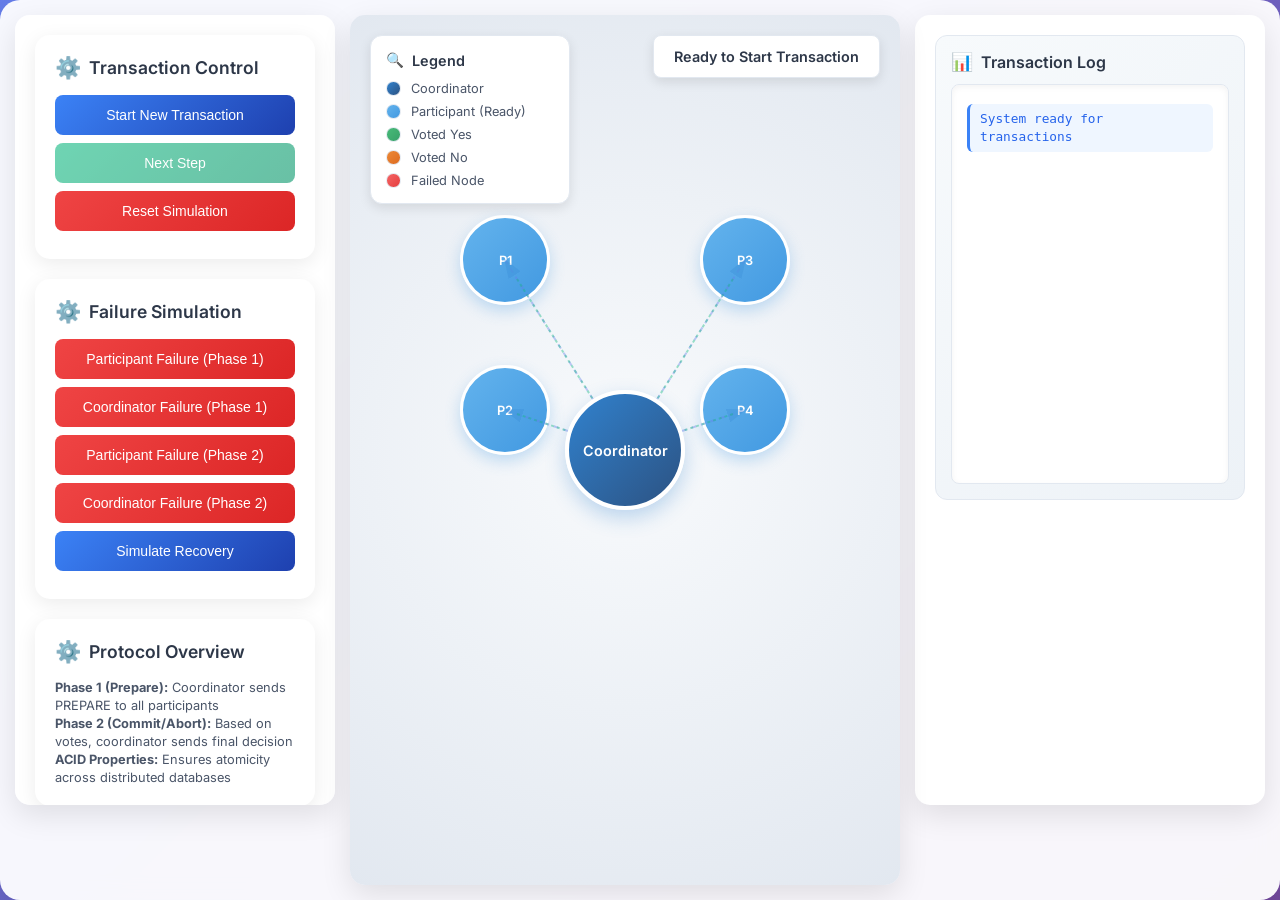
==== experiment/simulation/index.html @ b031f1a2 "New Simulation" ====
<!DOCTYPE html>
<html lang="en">
<head>
    <meta charset="UTF-8">
    <meta name="viewport" content="width=device-width, initial-scale=1.0">
    <title>Two-Phase Commit Protocol Simulation</title>
    <link href="https://fonts.googleapis.com/css2?family=Inter:wght@400;500;600;700&display=swap" rel="stylesheet">
    <style>
        * {
            margin: 0;
            padding: 0;
            box-sizing: border-box;
        }

        body {
            font-family: 'Inter', -apple-system, BlinkMacSystemFont, 'Segoe UI', Roboto, sans-serif;
            background: linear-gradient(135deg, #667eea 0%, #764ba2 100%);
            min-height: 100vh;
            color: #1a202c;
            overflow: hidden;
        }

        .app-container {
            display: grid;
            grid-template-columns: 320px 1fr 350px;
            grid-template-rows: 1fr;
            height: 100vh;
            max-width: 1800px;
            margin: 0 auto;
            gap: 15px;
            padding: 15px;
            background: rgba(255, 255, 255, 0.95);
            backdrop-filter: blur(10px);
            border-radius: 20px;
            box-shadow: 0 25px 50px rgba(0,0,0,0.15);
            overflow: hidden;
        }

        .header {
            grid-column: 1 / -1;
            display: flex;
            align-items: center;
            justify-content: space-between;
            padding: 0 20px;
            background: linear-gradient(135deg, #4299e1 0%, #3182ce 100%);
            color: white;
            border-radius: 15px;
            box-shadow: 0 8px 25px rgba(66, 153, 225, 0.3);
        }

        .header h1 {
            font-size: 2em;
            font-weight: 700;
            display: flex;
            align-items: center;
            gap: 10px;
        }

        .header .status-indicator {
            width: 12px;
            height: 12px;
            border-radius: 50%;
            background: #48bb78;
            animation: pulse 2s infinite;
        }

        @keyframes pulse {
            0%, 100% { opacity: 1; transform: scale(1); }
            50% { opacity: 0.7; transform: scale(1.1); }
        }

        .controls-panel {
            background: white;
            border-radius: 15px;
            padding: 20px;
            box-shadow: 0 10px 30px rgba(0,0,0,0.1);
            overflow-y: auto;
            height: calc(100vh - 110px);
            display: flex;
            flex-direction: column;
            gap: 20px;
        }

        .controls-panel::-webkit-scrollbar {
            width: 6px;
        }

        .controls-panel::-webkit-scrollbar-track {
            background: #f1f5f9;
            border-radius: 3px;
        }

        .controls-panel::-webkit-scrollbar-thumb {
            background: #4299e1;
            border-radius: 3px;
        }

        .experiment-area {
            position: relative;
            overflow: hidden;
            border-radius: 15px;
            background: radial-gradient(circle at 50% 50%, #f8fafc 0%, #e2e8f0 100%);
            box-shadow: 0 10px 30px rgba(0,0,0,0.1);
            display: flex;
            flex-direction: column;
        }

        .observations-panel {
            background: white;
            border-radius: 15px;
            padding: 20px;
            box-shadow: 0 10px 30px rgba(0,0,0,0.1);
            overflow-y: auto;
            height: calc(100vh - 110px);
            display: flex;
            flex-direction: column;
            gap: 15px;
        }

        .observations-panel::-webkit-scrollbar {
            width: 6px;
        }

        .observations-panel::-webkit-scrollbar-track {
            background: #f1f5f9;
            border-radius: 3px;
        }

        .observations-panel::-webkit-scrollbar-thumb {
            background: #4299e1;
            border-radius: 3px;
        }

        .control-section {
            background: white;
            border-radius: 15px;
            padding: 20px;
            box-shadow: 0 5px 20px rgba(0,0,0,0.08);
        }

        .control-section h3 {
            color: #2d3748;
            margin-bottom: 15px;
            font-size: 1.1em;
            font-weight: 600;
            display: flex;
            align-items: center;
            gap: 8px;
        }

        .control-section h3::before {
            content: '⚙️';
            font-size: 1.2em;
        }

        .input-group {
            margin-bottom: 20px;
            padding: 15px;
            background: linear-gradient(135deg, #f7fafc 0%, #edf2f7 100%);
            border-radius: 10px;
            border: 1px solid #e2e8f0;
        }

        .input-group label {
            display: block;
            margin-bottom: 8px;
            font-size: 0.875rem;
            font-weight: 500;
            color: #374151;
        }

        .btn {
            width: 100%;
            padding: 12px 16px;
            border: none;
            border-radius: 8px;
            font-size: 0.875rem;
            font-weight: 500;
            cursor: pointer;
            transition: all 0.2s ease;
            display: flex;
            align-items: center;
            justify-content: center;
            gap: 8px;
            margin-bottom: 8px;
        }

        .btn:hover {
            transform: translateY(-2px);
            box-shadow: 0 4px 12px rgba(0, 0, 0, 0.15);
        }

        .btn:active {
            transform: translateY(0);
        }

        .btn:disabled {
            opacity: 0.6;
            cursor: not-allowed;
            transform: none;
            box-shadow: none;
        }

        .btn-primary {
            background: linear-gradient(135deg, #3b82f6, #1e40af);
            color: white;
        }

        .btn-secondary {
            background: linear-gradient(135deg, #10b981, #059669);
            color: white;
        }

        .btn-danger {
            background: linear-gradient(135deg, #ef4444, #dc2626);
            color: white;
        }

        .btn-warning {
            background: linear-gradient(135deg, #f59e0b, #d97706);
            color: white;
        }

        .simulation-area {
            flex: 1;
            display: flex;
            flex-direction: column;
            padding: 20px;
            overflow: hidden;
            position: relative;
            min-height: 500px;
        }

        .connection-lines {
            pointer-events: none;
        }

        .connection-lines {
            pointer-events: none;
        }

        .connection-line {
            transition: all 0.3s cubic-bezier(0.4, 0, 0.2, 1);
            stroke-dasharray: 5,5;
            stroke-dashoffset: 0;
        }

        .connection-line.active {
            opacity: 1 !important;
            stroke-width: 3;
            filter: url(#glow);
            animation: dash 2s linear infinite;
        }

        .connection-line.return-line {
            stroke-dasharray: 3,3;
        }

        .connection-line.failed {
            stroke: #ef4444;
            opacity: 0.6;
            stroke-dasharray: 2,8;
            animation: connectionFailed 1.5s ease-in-out;
        }

        .connection-line.broken {
            stroke: #ef4444;
            opacity: 0.8;
            stroke-dasharray: 5,5;
            animation: brokenConnection 2s linear infinite;
        }

        .connection-line.timeout {
            stroke: #f59e0b;
            opacity: 0.7;
            stroke-dasharray: 10,5;
            animation: timeoutPulse 1s ease-in-out infinite;
        }

        @keyframes connectionFailed {
            0% { opacity: 1; stroke-width: 3; }
            50% { opacity: 0.2; stroke-width: 1; }
            100% { opacity: 0.6; stroke-width: 2; }
        }

        @keyframes brokenConnection {
            0% { stroke-dashoffset: 0; opacity: 0.8; }
            50% { opacity: 0.3; }
            100% { stroke-dashoffset: -30; opacity: 0.8; }
        }

        @keyframes timeoutPulse {
            0%, 100% { opacity: 0.4; }
            50% { opacity: 0.9; }
        }

        @keyframes dash {
            to {
                stroke-dashoffset: -20;
            }
        }

        .connection-line.active {
            opacity: 1 !important;
            stroke-width: 3;
            filter: url(#glow);
            animation: dash 2s linear infinite;
        }

        .connection-line.return-line {
            stroke-dasharray: 3,3;
        }

        .connection-line.failed {
            stroke: #ef4444;
            opacity: 0.6;
            stroke-dasharray: 2,8;
            animation: connectionFailed 1.5s ease-in-out;
        }

        .connection-line.broken {
            stroke: #ef4444;
            opacity: 0.8;
            stroke-dasharray: 5,5;
            animation: brokenConnection 2s linear infinite;
        }

        .connection-line.timeout {
            stroke: #f59e0b;
            opacity: 0.7;
            stroke-dasharray: 10,5;
            animation: timeoutPulse 1s ease-in-out infinite;
        }

        @keyframes connectionFailed {
            0% { opacity: 1; stroke-width: 3; }
            50% { opacity: 0.2; stroke-width: 1; }
            100% { opacity: 0.6; stroke-width: 2; }
        }

        @keyframes brokenConnection {
            0% { stroke-dashoffset: 0; opacity: 0.8; }
            50% { opacity: 0.3; }
            100% { stroke-dashoffset: -30; opacity: 0.8; }
        }

        @keyframes timeoutPulse {
            0%, 100% { opacity: 0.4; }
            50% { opacity: 0.9; }
        }

        @keyframes dash {
            to {
                stroke-dashoffset: -20;
            }
        }

        .node {
            position: absolute;
            width: 90px;
            height: 90px;
            border-radius: 50%;
            display: flex;
            align-items: center;
            justify-content: center;
            font-weight: 600;
            font-size: 0.8rem;
            text-align: center;
            transition: all 0.3s ease;
            cursor: pointer;
            position: relative;
        }

        .coordinator {
            background: linear-gradient(135deg, #3182ce 0%, #2c5282 100%);
            color: white;
            top: 50%;
            left: 50%;
            transform: translate(-50%, -50%);
            width: 120px;
            height: 120px;
            font-size: 0.9rem;
            border: 4px solid white;
            box-shadow: 0 8px 20px rgba(49, 130, 206, 0.3);
            z-index: 10;
        }

        .participant {
            background: linear-gradient(135deg, #63b3ed 0%, #4299e1 100%);
            color: white;
            border: 3px solid white;
            box-shadow: 0 6px 15px rgba(66, 153, 225, 0.3);
        }

        .participant1 { 
            position: absolute;
            top: 200px; 
            left: 20%; 
        }
        .participant2 { 
            position: absolute;
            top: 350px; 
            left: 20%; 
        }
        .participant3 { 
            position: absolute;
            top: 200px; 
            right: 20%; 
        }
        .participant4 { 
            position: absolute;
            top: 350px; 
            right: 20%; 
        }

        .participant.active {
            transform: scale(1.2);
        }

        .coordinator {
            background: linear-gradient(135deg, #3182ce 0%, #2c5282 100%);
            color: white;
            top: 50%;
            left: 50%;
            transform: translate(-50%, -50%);
            width: 120px;
            height: 120px;
            font-size: 0.9rem;
            border: 4px solid white;
            box-shadow: 0 8px 20px rgba(49, 130, 206, 0.3);
            z-index: 10;
            position: absolute;
        }

        .coordinator.active {
            transform: translate(-50%, -50%) scale(1.2) !important;
            animation: coordinatorPulse 1.5s ease-in-out !important;
        }

        /* Prevent any node.active rules from affecting coordinator */
        .node.coordinator.active {
            transform: translate(-50%, -50%) scale(1.2) !important;
        }

        @keyframes coordinatorPulse {
            0%, 100% { 
                transform: translate(-50%, -50%) scale(1.2) !important; 
                box-shadow: 0 8px 20px rgba(49, 130, 206, 0.3); 
            }
            50% { 
                transform: translate(-50%, -50%) scale(1.3) !important; 
                box-shadow: 0 12px 30px rgba(49, 130, 206, 0.5); 
            }
        }

        .participant.active {
            transform: scale(1.2);
        }

        .participant.failed {
            background: linear-gradient(135deg, #f56565 0%, #e53e3e 100%);
            animation: shake 0.5s;
        }

        .participant.voted-yes {
            background: linear-gradient(135deg, #48bb78 0%, #38a169 100%);
        }

        .participant.voted-no {
            background: linear-gradient(135deg, #ed8936 0%, #dd6b20 100%);
        }

        .participant.committed {
            background: linear-gradient(135deg, #68d391 0%, #48bb78 100%);
            animation: success 0.8s;
        }

        .participant.aborted {
            background: linear-gradient(135deg, #fed7d7 0%, #feb2b2 100%);
            color: #742a2a;
        }

        .node.failed {
            background: linear-gradient(135deg, #f56565 0%, #e53e3e 100%);
            color: white;
            animation: shake 0.5s;
        }

        .node.prepared {
            background: linear-gradient(135deg, #48bb78 0%, #38a169 100%);
            color: white;
        }

        .node.committed {
            background: linear-gradient(135deg, #68d391 0%, #48bb78 100%);
            color: white;
            animation: success 0.8s;
        }

        .node.aborted {
            background: linear-gradient(135deg, #fed7d7 0%, #feb2b2 100%);
            color: #742a2a;
        }

        .node.in-doubt {
            background: linear-gradient(135deg, #3182ce, #4299e1);
            color: white;
            animation: blink 1.5s infinite;
        }

        .node.blocked {
            background: linear-gradient(135deg, #ef4444, #f56565);
            color: white;
            animation: shake 0.5s infinite;
        }

        .node.recovering {
            background: linear-gradient(135deg, #3182ce, #4299e1);
            color: white;
            animation: pulse 1s infinite;
        }

        @keyframes blink {
            0%, 50% { opacity: 1; }
            51%, 100% { opacity: 0.3; }
        }

        @keyframes shake {
            0%, 100% { transform: translateX(0); }
            25% { transform: translateX(-2px); }
            75% { transform: translateX(2px); }
        }

        @keyframes success {
            0%, 100% { transform: scale(1); }
            50% { transform: scale(1.15); }
        }

        .message {
            position: absolute;
            background: white;
            padding: 6px 12px;
            border-radius: 20px;
            font-size: 0.75rem;
            font-weight: 600;
            box-shadow: 0 4px 12px rgba(0, 0, 0, 0.15);
            animation: messageFlow 2s ease-in-out;
            z-index: 20;
            border: 2px solid #3182ce;
            color: #2d3748;
        }

        @keyframes messageFlow {
            0% { opacity: 0; transform: scale(0.8); }
            20% { opacity: 1; transform: scale(1); }
            80% { opacity: 1; transform: scale(1); }
            100% { opacity: 0; transform: scale(0.8); }
        }

        .message.failed {
            background: linear-gradient(135deg, #ef4444, #f56565) !important;
            animation: messageFailure 2s ease-in-out;
        }

        .message.timeout {
            background: linear-gradient(135deg, #f59e0b, #ed8936) !important;
            animation: messageTimeout 3s ease-in-out;
        }

        .communication-block {
            position: absolute;
            background: rgba(239, 68, 68, 0.95);
            color: white;
            padding: 0.5rem 1rem;
            border-radius: 12px;
            font-size: 0.75rem;
            font-weight: 600;
            z-index: 150;
            animation: blockAlert 2s ease-in-out;
            border: 2px solid #ef4444;
            box-shadow: 0 4px 15px rgba(239, 68, 68, 0.3);
        }

        @keyframes messageFailure {
            0% { opacity: 1; transform: scale(1); }
            50% { opacity: 0.3; transform: scale(0.8); }
            75% { opacity: 0.1; transform: scale(0.6); }
            100% { opacity: 0; transform: scale(0.3); }
        }

        @keyframes messageTimeout {
            0% { opacity: 1; transform: scale(1); }
            25% { opacity: 0.8; transform: scale(1.1); }
            50% { opacity: 0.4; transform: scale(0.9); }
            75% { opacity: 0.2; transform: scale(0.7); }
            100% { opacity: 0; transform: scale(0.5); }
        }

        @keyframes blockAlert {
            0% { opacity: 0; transform: scale(0.5); }
            50% { opacity: 1; transform: scale(1.1); }
            100% { opacity: 0.9; transform: scale(1); }
        }

        .status-section {
            background: linear-gradient(135deg, #f7fafc 0%, #edf2f7 100%);
            border-radius: 12px;
            padding: 15px;
            border: 1px solid #e2e8f0;
        }

        .status-section h4 {
            color: #2d3748;
            margin-bottom: 12px;
            font-size: 1em;
            font-weight: 600;
            display: flex;
            align-items: center;
            gap: 8px;
        }

        .status-section h4::before {
            content: '📊';
            font-size: 1.1em;
        }

        .logs {
            height: 400px;
            overflow-y: auto;
            font-family: 'Monaco', 'Menlo', 'Ubuntu Mono', monospace;
            font-size: 0.8rem;
            line-height: 1.4;
            background: white;
            border-radius: 8px;
            padding: 15px;
            border: 1px solid #e2e8f0;
            box-shadow: inset 0 2px 6px rgba(0, 0, 0, 0.05);
        }

        .log-entry {
            margin: 4px 0;
            padding: 6px 10px;
            border-radius: 6px;
            background: #f8fafc;
            border-left: 3px solid #94a3b8;
            animation: fadeIn 0.3s ease-in;
        }

        .log-entry.info {
            border-left-color: #3b82f6;
            background: #eff6ff;
            color: #2563eb;
        }

        .log-entry.success {
            border-left-color: #10b981;
            background: #f0fdf4;
            color: #059669;
        }

        .log-entry.error {
            border-left-color: #ef4444;
            background: #fef2f2;
            color: #dc2626;
        }

        .log-entry.warning {
            border-left-color: #f59e0b;
            background: #fffbeb;
            color: #d97706;
        }

        @keyframes fadeIn {
            from { opacity: 0; transform: translateY(5px); }
            to { opacity: 1; transform: translateY(0); }
        }

        .status-item {
            padding: 0.5rem 0;
            border-bottom: 1px solid #e2e8f0;
            font-size: 0.875rem;
            color: #2d3748;
        }

        .status-item:last-child {
            border-bottom: none;
        }

        .legend-panel {
            position: absolute;
            top: 20px;
            left: 20px;
            background: white;
            border-radius: 12px;
            padding: 15px;
            box-shadow: 0 4px 12px rgba(0, 0, 0, 0.1);
            border: 1px solid #e2e8f0;
            z-index: 10;
            min-width: 200px;
        }

        .legend-panel h4 {
            color: #2d3748;
            margin-bottom: 12px;
            font-size: 0.9rem;
            font-weight: 600;
            display: flex;
            align-items: center;
            gap: 8px;
        }

        .legend-panel h4::before {
            content: '🔍';
            font-size: 1em;
        }

        .legend-items {
            display: flex;
            flex-direction: column;
            gap: 8px;
        }

        .legend-item {
            display: flex;
            align-items: center;
            gap: 10px;
            font-size: 0.8rem;
            color: #4a5568;
        }

        .legend-color {
            width: 15px;
            height: 15px;
            border-radius: 50%;
            border: 1px solid #e2e8f0;
        }

        .phase-indicator {
            position: absolute;
            top: 20px;
            right: 20px;
            background: white;
            padding: 12px 20px;
            border-radius: 8px;
            font-weight: 600;
            color: #2d3748;
            box-shadow: 0 4px 12px rgba(0, 0, 0, 0.1);
            border: 1px solid #e2e8f0;
            font-size: 0.9rem;
            z-index: 10;
        }

        @media (max-width: 1200px) {
            .app-container {
                grid-template-columns: 1fr;
                grid-template-rows: auto auto auto;
                height: 100vh;
                gap: 10px;
                padding: 10px;
            }
            
            .controls-panel {
                height: 300px;
                order: 2;
            }
            
            .experiment-area {
                order: 1;
                min-height: 400px;
            }
            
            .observations-panel {
                height: 250px;
                order: 3;
            }
        }
        
        @media (max-width: 768px) {
            .node {
                width: 50px;
                height: 50px;
                font-size: 0.65rem;
            }
            
            .participant1 { top: 150px; left: 10%; }
            .participant2 { top: 250px; left: 10%; }
            .participant3 { top: 150px; right: 10%; }
            .participant4 { top: 250px; right: 10%; }
            
            .phase-indicator {
                min-width: 250px;
                font-size: 0.875rem;
                padding: 0.5rem;
            }
        }
    </style>
</head>
<body>
    <div class="app-container">
        <div class="controls-panel">
            <div class="control-section">
                <h3>Transaction Control</h3>
                <button class="btn btn-primary" onclick="startTransaction()">Start New Transaction</button>
                <button class="btn btn-secondary" onclick="nextStep()" id="nextBtn" disabled>Next Step</button>
                <button class="btn btn-danger" onclick="resetSimulation()">Reset Simulation</button>
            </div>

            <div class="control-section">
                <h3>Failure Simulation</h3>
                <button class="btn btn-danger" onclick="simulateParticipantFailurePhase1()">Participant Failure (Phase 1)</button>
                <button class="btn btn-danger" onclick="simulateCoordinatorFailurePhase1()">Coordinator Failure (Phase 1)</button>
                <button class="btn btn-danger" onclick="simulateParticipantFailurePhase2()">Participant Failure (Phase 2)</button>
                <button class="btn btn-danger" onclick="simulateCoordinatorFailurePhase2()">Coordinator Failure (Phase 2)</button>
                <button class="btn btn-primary" onclick="simulateRecovery()">Simulate Recovery</button>
            </div>

            <div class="control-section">
                <h3>Protocol Overview</h3>
                <div style="font-size: 0.8rem; color: #4a5568; line-height: 1.4;">
                    <p><strong>Phase 1 (Prepare):</strong> Coordinator sends PREPARE to all participants</p>
                    <p><strong>Phase 2 (Commit/Abort):</strong> Based on votes, coordinator sends final decision</p>
                    <p><strong>ACID Properties:</strong> Ensures atomicity across distributed databases</p>
                </div>
            </div>
        </div>

        <div class="experiment-area">
            <div class="simulation-area">
                <div class="legend-panel">
                    <h4>Legend</h4>
                    <div class="legend-items">
                        <div class="legend-item">
                            <div class="legend-color" style="background: linear-gradient(135deg, #3182ce, #2c5282);"></div>
                            <span>Coordinator</span>
                        </div>
                        <div class="legend-item">
                            <div class="legend-color" style="background: linear-gradient(135deg, #63b3ed, #4299e1);"></div>
                            <span>Participant (Ready)</span>
                        </div>
                        <div class="legend-item">
                            <div class="legend-color" style="background: linear-gradient(135deg, #48bb78, #38a169);"></div>
                            <span>Voted Yes</span>
                        </div>
                        <div class="legend-item">
                            <div class="legend-color" style="background: linear-gradient(135deg, #ed8936, #dd6b20);"></div>
                            <span>Voted No</span>
                        </div>
                        <div class="legend-item">
                            <div class="legend-color" style="background: linear-gradient(135deg, #f56565, #e53e3e);"></div>
                            <span>Failed Node</span>
                        </div>
                    </div>
                </div>
                <!-- SVG for connection lines -->
                <svg class="connection-lines" width="100%" height="100%" style="position: absolute; top: 0; left: 0; z-index: 1;">
                    <defs>
                        <marker id="arrowhead" markerWidth="10" markerHeight="7" 
                                refX="9" refY="3.5" orient="auto">
                            <polygon points="0 0, 10 3.5, 0 7" fill="#3182ce" opacity="0.6"/>
                        </marker>
                        <filter id="glow">
                            <feGaussianBlur stdDeviation="3" result="coloredBlur"/>
                            <feMerge> 
                                <feMergeNode in="coloredBlur"/>
                                <feMergeNode in="SourceGraphic"/>
                            </feMerge>
                        </filter>
                    </defs>
                    
                    <!-- Lines from coordinator to participants -->
                    <line id="line-coord-p1" class="connection-line" stroke="#667eea" stroke-width="2" opacity="0.4" marker-end="url(#arrowhead)"></line>
                    <line id="line-coord-p2" class="connection-line" stroke="#667eea" stroke-width="2" opacity="0.4" marker-end="url(#arrowhead)"></line>
                    <line id="line-coord-p3" class="connection-line" stroke="#667eea" stroke-width="2" opacity="0.4" marker-end="url(#arrowhead)"></line>
                    <line id="line-coord-p4" class="connection-line" stroke="#667eea" stroke-width="2" opacity="0.4" marker-end="url(#arrowhead)"></line>
                    
                    <!-- Lines from participants to coordinator (for return messages) -->
                    <line id="line-p1-coord" class="connection-line return-line" stroke="#10b981" stroke-width="2" opacity="0.4" marker-end="url(#arrowhead)"></line>
                    <line id="line-p2-coord" class="connection-line return-line" stroke="#10b981" stroke-width="2" opacity="0.4" marker-end="url(#arrowhead)"></line>
                    <line id="line-p3-coord" class="connection-line return-line" stroke="#10b981" stroke-width="2" opacity="0.4" marker-end="url(#arrowhead)"></line>
                    <line id="line-p4-coord" class="connection-line return-line" stroke="#10b981" stroke-width="2" opacity="0.4" marker-end="url(#arrowhead)"></line>
                </svg>

                <!-- Coordinator -->
                <div class="node coordinator" id="coordinator">
                    <div>Coordinator</div>
                </div>

                <!-- Participants -->
                <div class="node participant participant1" id="participant1">
                    <div>P1</div>
                </div>
                <div class="node participant participant2" id="participant2">
                    <div>P2</div>
                </div>
                <div class="node participant participant3" id="participant3">
                    <div>P3</div>
                </div>
                <div class="node participant participant4" id="participant4">
                    <div>P4</div>
                </div>

                <!-- Phase Indicator -->
                <div class="phase-indicator" id="phaseIndicator">
                    Ready to Start Transaction
                </div>
            </div>
        </div>

        <div class="observations-panel">
            <div class="status-section">
                <h4>Transaction Log</h4>
                <div class="logs" id="logPanel">
                    <div class="log-entry info">System ready for transactions</div>
                </div>
            </div>
        </div>
    </div>

    <script>
        let currentStep = 0;
        let transactionState = 'idle';
        let participantStates = {};
        let coordinatorState = 'idle';
        let failedNodes = new Set();
        let inDoubtNodes = new Set();
        let blockedNodes = new Set();
        let steps = [];
        let currentPhase = 0; // 0: idle, 1: prepare phase, 2: commit phase
        let transactionLog = [];
        let coordinatorLog = { decision: null, participantResponses: {} };

        function initializeSimulation() {
            participantStates = {
                participant1: 'idle',
                participant2: 'idle',
                participant3: 'idle',
                participant4: 'idle'
            };
            coordinatorState = 'idle';
            failedNodes.clear();
            inDoubtNodes.clear();
            blockedNodes.clear();
            currentStep = 0;
            currentPhase = 0;
            steps = [];
            transactionLog = [];
            coordinatorLog = { decision: null, participantResponses: {} };
            
            // Initialize connection lines
            setTimeout(() => {
                updateConnectionLines();
            }, 100);
            
            updateUI();
        }

        function updateConnectionLines() {
            const coordinator = document.getElementById('coordinator');
            const participants = ['participant1', 'participant2', 'participant3', 'participant4'];
            
            if (!coordinator) return;
            
            const coordRect = coordinator.getBoundingClientRect();
            const containerRect = document.querySelector('.simulation-area').getBoundingClientRect();
            
            const coordCenterX = coordRect.left - containerRect.left + coordRect.width / 2;
            const coordCenterY = coordRect.top - containerRect.top + coordRect.height / 2;
            
            participants.forEach((participantId, index) => {
                const participant = document.getElementById(participantId);
                if (!participant) return;
                
                const partRect = participant.getBoundingClientRect();
                const partCenterX = partRect.left - containerRect.left + partRect.width / 2;
                const partCenterY = partRect.top - containerRect.top + partRect.height / 2;
                
                // Line from coordinator to participant
                const lineToParticipant = document.getElementById(`line-coord-p${index + 1}`);
                if (lineToParticipant) {
                    lineToParticipant.setAttribute('x1', coordCenterX);
                    lineToParticipant.setAttribute('y1', coordCenterY);
                    lineToParticipant.setAttribute('x2', partCenterX);
                    lineToParticipant.setAttribute('y2', partCenterY);
                }
                
                // Line from participant to coordinator (slightly offset for visibility)
                const lineToCoordinator = document.getElementById(`line-p${index + 1}-coord`);
                if (lineToCoordinator) {
                    const offsetX = (partCenterX - coordCenterX) * 0.1;
                    const offsetY = (partCenterY - coordCenterY) * 0.1;
                    
                    lineToCoordinator.setAttribute('x1', partCenterX - offsetX);
                    lineToCoordinator.setAttribute('y1', partCenterY - offsetY);
                    lineToCoordinator.setAttribute('x2', coordCenterX + offsetX);
                    lineToCoordinator.setAttribute('y2', coordCenterY + offsetY);
                }
            });
        }

        function startTransaction() {
            if (transactionState !== 'idle') return;
            
            transactionState = 'active';
            currentStep = 0;
            currentPhase = 1;
            
            // Define the transaction steps
            steps = [
                { phase: 'Phase 1: Voting Phase', action: 'prepare', description: 'Coordinator sends PREPARE to all participants' },
                { phase: 'Phase 1: Voting Phase', action: 'vote1', description: 'Participant 1 votes YES and enters PREPARED state' },
                { phase: 'Phase 1: Voting Phase', action: 'vote2', description: 'Participant 2 votes YES and enters PREPARED state' },
                { phase: 'Phase 1: Voting Phase', action: 'vote3', description: 'Participant 3 votes YES and enters PREPARED state' },
                { phase: 'Phase 1: Voting Phase', action: 'vote4', description: 'Participant 4 votes YES and enters PREPARED state' },
                { phase: 'Phase 2: Decision Phase', action: 'decision', description: 'All votes YES - Coordinator decides COMMIT and logs decision' },
                { phase: 'Phase 2: Decision Phase', action: 'commit', description: 'Coordinator sends COMMIT to all participants' },
                { phase: 'Phase 2: Decision Phase', action: 'ack', description: 'Participants acknowledge commitment and release locks' }
            ];

            document.getElementById('nextBtn').disabled = false;
            document.querySelector('.neu-button.purple').disabled = true;
            addLog('🚀 New transaction started - Phase 1 begins');
            logTransaction('Transaction started');
            updatePhaseIndicator(steps[0].phase);
        }

        function nextStep() {
            if (currentStep >= steps.length) return;

            const step = steps[currentStep];
            executeStep(step);
            currentStep++;

            if (currentStep >= steps.length) {
                document.getElementById('nextBtn').disabled = true;
                transactionState = 'completed';
                addLog('✅ Transaction completed successfully');
                logTransaction('Transaction completed successfully');
            }
        }

        function executeStep(step) {
            updatePhaseIndicator(step.phase);
            addLog(`📤 ${step.description}`);
            logTransaction(step.description);

            if (step.phase.includes('Phase 2')) {
                currentPhase = 2;
            }

            switch(step.action) {
                case 'prepare':
                    highlightCoordinator();
                    sendMessageToAll('PREPARE');
                    setTimeout(() => {
                        Object.keys(participantStates).forEach(p => {
                            if (!failedNodes.has(p)) {
                                participantStates[p] = 'prepared';
                                document.getElementById(p).classList.add('prepared');
                                addLog(`🔄 ${p} is now in PREPARED state (holding locks)`);
                            }
                        });
                    }, 1000);
                    break;

                case 'vote1':
                case 'vote2':
                case 'vote3':
                case 'vote4':
                    const participantNum = step.action.slice(-1);
                    const participantId = `participant${participantNum}`;
                    if (!failedNodes.has(participantId)) {
                        highlightParticipant(participantId);
                        sendMessage(participantId, 'coordinator', 'YES');
                        coordinatorLog.participantResponses[participantId] = 'YES';
                        addLog(`✅ ${participantId} votes YES - prepared to commit`);
                    } else {
                        addLog(`❌ ${participantId} failed - no response (coordinator will timeout)`);
                        coordinatorLog.participantResponses[participantId] = 'NO_RESPONSE';
                    }
                    break;

                case 'decision':
                    highlightCoordinator();
                    coordinatorState = 'committing';
                    coordinatorLog.decision = 'COMMIT';
                    addLog('📝 Coordinator logs COMMIT decision');
                    break;

                case 'commit':
                    currentPhase = 2;
                    sendMessageToAll('COMMIT');
                    setTimeout(() => {
                        Object.keys(participantStates).forEach(p => {
                            if (!failedNodes.has(p)) {
                                participantStates[p] = 'committed';
                                document.getElementById(p).classList.remove('prepared', 'in-doubt');
                                document.getElementById(p).classList.add('committed');
                                addLog(`💾 ${p} commits transaction and releases locks`);
                            }
                        });
                    }, 1000);
                    break;

                case 'ack':
                    Object.keys(participantStates).forEach(p => {
                        if (!failedNodes.has(p)) {
                            sendMessage(p, 'coordinator', 'COMMITTED');
                        }
                    });
                    setTimeout(() => {
                        document.getElementById('coordinator').classList.add('committed');
                        coordinatorState = 'committed';
                        addLog('🎉 All participants acknowledged - transaction complete');
                    }, 1500);
                    break;
            }
        }

        // Enhanced Failure Scenarios

        function simulateParticipantFailurePhase1() {
            if (currentPhase !== 1) {
                addLog('⚠️ This failure can only occur during Phase 1 (Prepare Phase)');
                return;
            }

            const participants = ['participant1', 'participant2', 'participant3', 'participant4'];
            const randomParticipant = participants[Math.floor(Math.random() * participants.length)];
            
            if (!failedNodes.has(randomParticipant)) {
                // Show communication attempt first
                addLog(`📤 Coordinator sending PREPARE to ${randomParticipant}...`);
                showMessageFailure('coordinator', randomParticipant, 'PREPARE');
                
                setTimeout(() => {
                    failedNodes.add(randomParticipant);
                    document.getElementById(randomParticipant).classList.add('failed');
                    showCommunicationBlock(randomParticipant, 'NODE FAILURE');
                    markConnectionsAsBroken('coordinator', randomParticipant);
                    
                    addLog(`💥 ${randomParticipant.toUpperCase()} FAILS during message transmission!`);
                    addLog(`📡 Communication with ${randomParticipant} is now BROKEN`);
                    addLog(`⏱️ Coordinator will timeout waiting for ${randomParticipant} response`);
                    
                    setTimeout(() => {
                        addLog(`⏰ TIMEOUT: No response from ${randomParticipant} after 30 seconds`);
                        addLog(`⛔ Coordinator decides to ABORT entire transaction`);
                        
                        // Modify steps to show abort scenario
                        steps = steps.slice(0, currentStep).concat([
                            { phase: 'Phase 2: Abort Phase', action: 'abort_decision', description: 'Coordinator decides ABORT due to participant failure' },
                            { phase: 'Phase 2: Abort Phase', action: 'rollback', description: 'Coordinator sends ROLLBACK to all prepared participants' },
                            { phase: 'Recovery Phase', action: 'recovery_inquiry', description: `${randomParticipant} will inquire about transaction status upon recovery` }
                        ]);

                        coordinatorLog.decision = 'ABORT';
                        coordinatorLog.participantResponses[randomParticipant] = 'FAILED';
                        
                        setTimeout(() => {
                            sendAbortToAllPrepared();
                        }, 1000);
                    }, 3000);
                }, 1500);
            }
        }

        function simulateCoordinatorFailurePhase1() {
            if (currentPhase !== 1) {
                addLog('⚠️ This failure can only occur during Phase 1 (Prepare Phase)');
                return;
            }

            // Show communication attempts before failure
            addLog('📤 Participants attempting to send votes to coordinator...');
            Object.keys(participantStates).forEach((p, index) => {
                if (participantStates[p] === 'prepared') {
                    setTimeout(() => {
                        showMessageTimeout(p, 'coordinator', 'YES');
                    }, index * 500);
                }
            });

            setTimeout(() => {
                failedNodes.add('coordinator');
                document.getElementById('coordinator').classList.add('failed');
                showCommunicationBlock('coordinator', 'COORDINATOR DOWN');
                markAllCoordinatorConnectionsAsBroken();
                
                addLog('💥 COORDINATOR FAILS - All communication LOST!');
                addLog('📡 All participant-to-coordinator communication BROKEN');
                addLog('🔒 Prepared participants enter IN-DOUBT state (holding locks)');
                addLog('⏳ Participants will timeout waiting for coordinator decision');
                
                // Mark all prepared participants as in-doubt
                Object.keys(participantStates).forEach(p => {
                    if (participantStates[p] === 'prepared') {
                        inDoubtNodes.add(p);
                        document.getElementById(p).classList.remove('prepared');
                        document.getElementById(p).classList.add('in-doubt');
                        addLog(`🤔 ${p} enters IN-DOUBT state - cannot proceed`);
                    }
                });

                // Modify steps for recovery scenario
                steps = steps.slice(0, currentStep).concat([
                    { phase: 'Recovery Phase', action: 'coordinator_recovery', description: 'Coordinator recovery - consulting transaction log' },
                    { phase: 'Recovery Phase', action: 'resolve_doubt', description: 'Coordinator resolves in-doubt participants' }
                ]);
            }, 2500);
        }

        function simulateParticipantFailurePhase2() {
            if (currentPhase !== 2) {
                addLog('⚠️ This failure can only occur during Phase 2 (Commit Phase)');
                return;
            }

            const participants = ['participant1', 'participant2', 'participant3', 'participant4'];
            const committedParticipants = participants.filter(p => 
                participantStates[p] === 'committed' || participantStates[p] === 'prepared'
            );
            
            if (committedParticipants.length === 0) return;
            
            const randomParticipant = committedParticipants[Math.floor(Math.random() * committedParticipants.length)];
            
            failedNodes.add(randomParticipant);
            document.getElementById(randomParticipant).classList.add('failed');
            updateLineStates();
            
            addLog(`💥 ${randomParticipant.toUpperCase()} FAILS during Commit Phase!`);
            addLog(`📝 ${randomParticipant} received COMMIT but failed before completing`);
            addLog(`🔄 Upon recovery, ${randomParticipant} must complete the commit`);
            addLog(`👆 Coordinator assumes ${randomParticipant} will eventually commit`);
            
            // Add recovery step
            steps.push({ 
                phase: 'Recovery Phase', 
                action: 'participant_recovery', 
                description: `${randomParticipant} recovers and completes commit operation` 
            });
        }

        function simulateCoordinatorFailurePhase2() {
            if (currentPhase !== 2) {
                addLog('⚠️ This failure can only occur during Phase 2 (Commit Phase)');
                return;
            }

            // Show partial message delivery before failure
            addLog('📤 Coordinator sending COMMIT messages...');
            const participants = ['participant1', 'participant2', 'participant3', 'participant4'];
            const receivedCommit = [];
            const stillInDoubt = [];
            
            // Randomly decide which participants got the commit message
            participants.forEach((p, index) => {
                if (!failedNodes.has(p)) {
                    setTimeout(() => {
                        if (Math.random() < 0.5) { // 50% chance they received commit
                            receivedCommit.push(p);
                            sendMessage('coordinator', p, 'COMMIT');
                            setTimeout(() => {
                                participantStates[p] = 'committed';
                                document.getElementById(p).classList.remove('prepared', 'in-doubt');
                                document.getElementById(p).classList.add('committed');
                                addLog(`✅ ${p} received COMMIT and committed successfully`);
                            }, 1000);
                        } else {
                            stillInDoubt.push(p);
                            showMessageFailure('coordinator', p, 'COMMIT');
                            setTimeout(() => {
                                inDoubtNodes.add(p);
                                blockedNodes.add(p);
                                document.getElementById(p).classList.remove('prepared');
                                document.getElementById(p).classList.add('blocked');
                                addLog(`🚫 ${p} never received COMMIT - communication LOST!`);
                            }, 1500);
                        }
                    }, index * 400);
                }
            });

            setTimeout(() => {
                failedNodes.add('coordinator');
                document.getElementById('coordinator').classList.add('failed');
                showCommunicationBlock('coordinator', 'CRITICAL FAILURE');
                markAllCoordinatorConnectionsAsBroken();
                
                addLog('💥 COORDINATOR FAILS during Commit Phase - MOST PROBLEMATIC!');
                addLog('📡 All remaining communication channels SEVERED!');
                addLog('⚠️ Some participants committed, others never received the message');
                
                if (stillInDoubt.length > 0) {
                    setTimeout(() => {
                        addLog('💀 CRITICAL: Some participants are BLOCKED holding locks!');
                        addLog('🔒 These participants cannot proceed without coordinator recovery');
                        addLog('⚰️ If coordinator fails permanently, these locks may never be released');
                        addLog('🚨 DATABASE CONSISTENCY IS NOW AT RISK!');
                    }, 1000);
                }

                // Add recovery steps
                steps = steps.slice(0, currentStep).concat([
                    { phase: 'Recovery Phase', action: 'coordinator_recovery_phase2', description: 'Coordinator recovery - checking transaction log' },
                    { phase: 'Recovery Phase', action: 'resolve_blocked', description: 'Coordinator resolves blocked participants' }
                ]);
            }, 2000);
        }

        function simulateRecovery() {
            if (failedNodes.size === 0) {
                addLog('⚠️ No failed nodes to recover');
                return;
            }

            addLog('🔄 Starting recovery procedures...');
            
            failedNodes.forEach(nodeId => {
                if (nodeId === 'coordinator') {
                    recoverCoordinator();
                } else {
                    recoverParticipant(nodeId);
                }
            });
        }

        function recoverCoordinator() {
            addLog('🏥 COORDINATOR RECOVERY: Consulting transaction log...');
            
            setTimeout(() => {
                document.getElementById('coordinator').classList.remove('failed');
                document.getElementById('coordinator').classList.add('recovering');
                
                if (coordinatorLog.decision) {
                    addLog(`📖 Log shows decision: ${coordinatorLog.decision}`);
                    
                    if (coordinatorLog.decision === 'COMMIT') {
                        addLog('📤 Sending delayed COMMIT messages to in-doubt participants');
                        resolveInDoubtParticipants('commit');
                    } else if (coordinatorLog.decision === 'ABORT') {
                        addLog('📤 Sending delayed ABORT messages to in-doubt participants');
                        resolveInDoubtParticipants('abort');
                    }
                } else {
                    addLog('📝 No decision in log - coordinator decides to ABORT for safety');
                    coordinatorLog.decision = 'ABORT';
                    resolveInDoubtParticipants('abort');
                }
                
                setTimeout(() => {
                    document.getElementById('coordinator').classList.remove('recovering');
                    failedNodes.delete('coordinator');
                    addLog('✅ Coordinator recovery complete');
                }, 2000);
            }, 1000);
        }

        function recoverParticipant(participantId) {
            addLog(`🏥 ${participantId.toUpperCase()} RECOVERY: Inquiring about transaction status...`);
            
            setTimeout(() => {
                document.getElementById(participantId).classList.remove('failed');
                document.getElementById(participantId).classList.add('recovering');
                
                if (coordinatorLog.decision === 'COMMIT') {
                    addLog(`📖 ${participantId} learns transaction was COMMITTED`);
                    participantStates[participantId] = 'committed';
                    document.getElementById(participantId).classList.remove('recovering');
                    document.getElementById(participantId).classList.add('committed');
                    addLog(`💾 ${participantId} completes delayed commit operation`);
                } else if (coordinatorLog.decision === 'ABORT') {
                    addLog(`📖 ${participantId} learns transaction was ABORTED`);
                    participantStates[participantId] = 'aborted';
                    document.getElementById(participantId).classList.remove('recovering');
                    document.getElementById(participantId).classList.add('aborted');
                    addLog(`🗑️ ${participantId} rolls back local changes`);
                } else {
                    addLog(`❓ ${participantId} cannot determine transaction status - remains uncertain`);
                }
                
                failedNodes.delete(participantId);
            }, 1000);
        }

        function resolveInDoubtParticipants(decision) {
            inDoubtNodes.forEach(participantId => {
                if (decision === 'commit') {
                    participantStates[participantId] = 'committed';
                    document.getElementById(participantId).classList.remove('in-doubt', 'blocked');
                    document.getElementById(participantId).classList.add('committed');
                    sendMessage('coordinator', participantId, 'COMMIT');
                    addLog(`🔓 ${participantId} receives delayed COMMIT - releases locks`);
                } else {
                    participantStates[participantId] = 'aborted';
                    document.getElementById(participantId).classList.remove('in-doubt', 'blocked');
                    document.getElementById(participantId).classList.add('aborted');
                    sendMessage('coordinator', participantId, 'ABORT');
                    addLog(`🔓 ${participantId} receives ABORT - rolls back and releases locks`);
                }
            });
            
            inDoubtNodes.clear();
            blockedNodes.clear();
        }

        function sendAbortToAllPrepared() {
            Object.keys(participantStates).forEach(p => {
                if (participantStates[p] === 'prepared' && !failedNodes.has(p)) {
                    participantStates[p] = 'aborted';
                    document.getElementById(p).classList.remove('prepared');
                    document.getElementById(p).classList.add('aborted');
                    sendMessage('coordinator', p, 'ROLLBACK');
                    addLog(`🔄 ${p} receives ROLLBACK - rolls back and releases locks`);
                }
            });
        }

        function highlightCoordinator() {
            const coordinator = document.getElementById('coordinator');
            if (!coordinator.classList.contains('failed')) {
                coordinator.classList.add('active');
                setTimeout(() => {
                    coordinator.classList.remove('active');
                }, 1500);
            }
        }

        function highlightParticipant(participantId) {
            const participant = document.getElementById(participantId);
            if (!participant.classList.contains('failed')) {
                participant.classList.add('active');
                setTimeout(() => {
                    participant.classList.remove('active');
                }, 1500);
            }
        }

        function sendMessage(from, to, message) {
            const fromEl = document.getElementById(from);
            const toEl = document.getElementById(to);
            
            if (!fromEl || !toEl || failedNodes.has(from) || failedNodes.has(to)) return;
            
            // Highlight the connection line
            highlightConnectionLine(from, to);
            
            const fromRect = fromEl.getBoundingClientRect();
            const toRect = toEl.getBoundingClientRect();
            const container = document.querySelector('.simulation-area').getBoundingClientRect();
            
            const messageEl = document.createElement('div');
            messageEl.className = 'message';
            messageEl.textContent = message;
            
            // Set message color based on type
            if (message === 'PREPARE') messageEl.style.background = '#0ea5e9';
            else if (message === 'YES' || message === 'COMMITTED') messageEl.style.background = '#059669';
            else if (message === 'COMMIT') messageEl.style.background = '#0891b2';
            else if (message === 'ROLLBACK' || message === 'ABORT') messageEl.style.background = '#dc2626';
            
            const startX = fromRect.left - container.left + fromRect.width / 2;
            const startY = fromRect.top - container.top + fromRect.height / 2;
            const endX = toRect.left - container.left + toRect.width / 2;
            const endY = toRect.top - container.top + toRect.height / 2;
            
            messageEl.style.left = startX + 'px';
            messageEl.style.top = startY + 'px';
            messageEl.style.transform = 'translate(-50%, -50%)';
            
            document.querySelector('.simulation-area').appendChild(messageEl);
            
            // Animate message movement along the line
            setTimeout(() => {
                messageEl.style.transition = 'all 1.5s cubic-bezier(0.4, 0, 0.2, 1)';
                messageEl.style.left = endX + 'px';
                messageEl.style.top = endY + 'px';
            }, 100);
            
            setTimeout(() => {
                messageEl.remove();
            }, 2000);
        }

        function showMessageFailure(from, to, message) {
            const fromEl = document.getElementById(from);
            const toEl = document.getElementById(to);
            
            if (!fromEl || !toEl) return;
            
            // Mark connection as broken
            markConnectionsAsBroken(from, to);
            
            const fromRect = fromEl.getBoundingClientRect();
            const container = document.querySelector('.simulation-area').getBoundingClientRect();
            
            const messageEl = document.createElement('div');
            messageEl.className = 'message failed';
            messageEl.textContent = message + ' ✗';
            
            const startX = fromRect.left - container.left + fromRect.width / 2;
            const startY = fromRect.top - container.top + fromRect.height / 2;
            
            messageEl.style.left = startX + 'px';
            messageEl.style.top = startY + 'px';
            messageEl.style.transform = 'translate(-50%, -50%)';
            
            document.querySelector('.simulation-area').appendChild(messageEl);
            
            // Message fails partway through
            setTimeout(() => {
                messageEl.style.transition = 'all 1s cubic-bezier(0.4, 0, 0.2, 1)';
                messageEl.style.left = (startX + (fromRect.left - container.left + fromRect.width)) / 2 + 'px';
                messageEl.style.opacity = '0.3';
            }, 100);
            
            setTimeout(() => {
                messageEl.remove();
            }, 2500);
        }

        function showMessageTimeout(from, to, message) {
            const fromEl = document.getElementById(from);
            const toEl = document.getElementById(to);
            
            if (!fromEl || !toEl) return;
            
            // Mark connection as timeout
            markConnectionAsTimeout(from, to);
            
            const fromRect = fromEl.getBoundingClientRect();
            const toRect = toEl.getBoundingClientRect();
            const container = document.querySelector('.simulation-area').getBoundingClientRect();
            
            const messageEl = document.createElement('div');
            messageEl.className = 'message timeout';
            messageEl.textContent = message + ' ⏰';
            
            const startX = fromRect.left - container.left + fromRect.width / 2;
            const startY = fromRect.top - container.top + fromRect.height / 2;
            const endX = toRect.left - container.left + toRect.width / 2;
            const endY = toRect.top - container.top + toRect.height / 2;
            
            messageEl.style.left = startX + 'px';
            messageEl.style.top = startY + 'px';
            messageEl.style.transform = 'translate(-50%, -50%)';
            
            document.querySelector('.simulation-area').appendChild(messageEl);
            
            // Message moves slowly then times out
            setTimeout(() => {
                messageEl.style.transition = 'all 3s cubic-bezier(0.4, 0, 0.2, 1)';
                messageEl.style.left = (startX + endX) / 2 + 'px';
                messageEl.style.top = (startY + endY) / 2 + 'px';
            }, 100);
            
            setTimeout(() => {
                messageEl.remove();
            }, 3500);
        }

        function showCommunicationBlock(nodeId, reason) {
            const nodeEl = document.getElementById(nodeId);
            if (!nodeEl) return;
            
            const nodeRect = nodeEl.getBoundingClientRect();
            const container = document.querySelector('.simulation-area').getBoundingClientRect();
            
            const blockEl = document.createElement('div');
            blockEl.className = 'communication-block';
            blockEl.textContent = reason;
            
            const nodeX = nodeRect.left - container.left + nodeRect.width / 2;
            const nodeY = nodeRect.top - container.top + nodeRect.height + 10;
            
            blockEl.style.left = nodeX + 'px';
            blockEl.style.top = nodeY + 'px';
            blockEl.style.transform = 'translateX(-50%)';
            
            document.querySelector('.simulation-area').appendChild(blockEl);
            
            setTimeout(() => {
                if (blockEl.parentNode) {
                    blockEl.remove();
                }
            }, 5000);
        }

        function markConnectionsAsBroken(from, to) {
            let lineId = '';
            
            if (from === 'coordinator') {
                const participantNum = to.slice(-1);
                lineId = `line-coord-p${participantNum}`;
            } else if (to === 'coordinator') {
                const participantNum = from.slice(-1);
                lineId = `line-p${participantNum}-coord`;
            }
            
            const line = document.getElementById(lineId);
            if (line) {
                line.classList.remove('active', 'timeout');
                line.classList.add('broken');
            }

            // Also mark the return line
            if (from === 'coordinator') {
                const returnLineId = `line-p${to.slice(-1)}-coord`;
                const returnLine = document.getElementById(returnLineId);
                if (returnLine) {
                    returnLine.classList.remove('active', 'timeout');
                    returnLine.classList.add('broken');
                }
            } else if (to === 'coordinator') {
                const returnLineId = `line-coord-p${from.slice(-1)}`;
                const returnLine = document.getElementById(returnLineId);
                if (returnLine) {
                    returnLine.classList.remove('active', 'timeout');
                    returnLine.classList.add('broken');
                }
            }
        }

        function markConnectionAsTimeout(from, to) {
            let lineId = '';
            
            if (from === 'coordinator') {
                const participantNum = to.slice(-1);
                lineId = `line-coord-p${participantNum}`;
            } else if (to === 'coordinator') {
                const participantNum = from.slice(-1);
                lineId = `line-p${participantNum}-coord`;
            }
            
            const line = document.getElementById(lineId);
            if (line) {
                line.classList.remove('active');
                line.classList.add('timeout');
            }
        }

        function markAllCoordinatorConnectionsAsBroken() {
            const participants = ['participant1', 'participant2', 'participant3', 'participant4'];
            
            participants.forEach((participantId, index) => {
                const lineToParticipant = document.getElementById(`line-coord-p${index + 1}`);
                const lineToCoordinator = document.getElementById(`line-p${index + 1}-coord`);
                
                if (lineToParticipant) {
                    lineToParticipant.classList.remove('active', 'timeout');
                    lineToParticipant.classList.add('broken');
                }
                if (lineToCoordinator) {
                    lineToCoordinator.classList.remove('active', 'timeout');
                    lineToCoordinator.classList.add('broken');
                }
            });
        }

        function highlightConnectionLine(from, to) {
            let lineId = '';
            
            if (from === 'coordinator') {
                const participantNum = to.slice(-1);
                lineId = `line-coord-p${participantNum}`;
            } else if (to === 'coordinator') {
                const participantNum = from.slice(-1);
                lineId = `line-p${participantNum}-coord`;
            }
            
            const line = document.getElementById(lineId);
            if (line) {
                line.classList.add('active');
                
                // Remove highlight after animation
                setTimeout(() => {
                    line.classList.remove('active');
                }, 2000);
            }
        }

        function updateLineStates() {
            // Update line appearance based on node states
            const participants = ['participant1', 'participant2', 'participant3', 'participant4'];
            
            participants.forEach((participantId, index) => {
                const lineToParticipant = document.getElementById(`line-coord-p${index + 1}`);
                const lineToCoordinator = document.getElementById(`line-p${index + 1}-coord`);
                
                if (failedNodes.has(participantId) || failedNodes.has('coordinator')) {
                    if (lineToParticipant && !lineToParticipant.classList.contains('broken')) {
                        lineToParticipant.classList.add('failed');
                    }
                    if (lineToCoordinator && !lineToCoordinator.classList.contains('broken')) {
                        lineToCoordinator.classList.add('failed');
                    }
                } else {
                    if (lineToParticipant) lineToParticipant.classList.remove('failed', 'broken', 'timeout');
                    if (lineToCoordinator) lineToCoordinator.classList.remove('failed', 'broken', 'timeout');
                }
            });
        }

        function sendMessageToAll(message) {
            Object.keys(participantStates).forEach(participantId => {
                if (!failedNodes.has(participantId) && !failedNodes.has('coordinator')) {
                    setTimeout(() => sendMessage('coordinator', participantId, message), Math.random() * 500);
                }
            });
        }

        function updatePhaseIndicator(phase) {
            document.getElementById('phaseIndicator').textContent = phase;
        }

        function addLog(message) {
            const logPanel = document.getElementById('logPanel');
            const logItem = document.createElement('div');
            logItem.className = 'status-item';
            logItem.textContent = `${new Date().toLocaleTimeString()}: ${message}`;
            
            logPanel.insertBefore(logItem, logPanel.firstChild);
            
            // Keep only last 15 log entries
            while (logPanel.children.length > 15) {
                logPanel.removeChild(logPanel.lastChild);
            }
        }

        function logTransaction(action) {
            transactionLog.push({
                timestamp: new Date().toISOString(),
                action: action,
                phase: currentPhase
            });
        }

        function resetSimulation() {
            // Reset all visual states
            document.querySelectorAll('.node').forEach(node => {
                node.className = node.className.split(' ').filter(c => 
                    !['active', 'failed', 'prepared', 'committed', 'aborted', 'in-doubt', 'blocked', 'recovering'].includes(c)
                ).join(' ');
            });
            
            // Reset connection lines
            document.querySelectorAll('.connection-line').forEach(line => {
                line.classList.remove('active', 'failed', 'broken', 'timeout');
            });
            
            // Clear messages and communication blocks
            document.querySelectorAll('.message').forEach(msg => msg.remove());
            document.querySelectorAll('.communication-block').forEach(block => block.remove());
            
            // Reset state
            initializeSimulation();
            transactionState = 'idle';
            
            // Reset buttons
            document.getElementById('nextBtn').disabled = true;
            document.querySelector('.neu-button.purple').disabled = false;
            
            // Reset UI
            updatePhaseIndicator('Ready to Start Transaction');
            
            // Clear log
            document.getElementById('logPanel').innerHTML = '<div class="status-item">System reset - ready for new transaction</div>';
        }

        // Initialize on page load and handle window resize
        document.addEventListener('DOMContentLoaded', initializeSimulation);
        
        window.addEventListener('resize', () => {
            setTimeout(updateConnectionLines, 100);
        });

        // Update lines when nodes change state
        function updateUI() {
            // Update participant visual states based on their current state
            Object.keys(participantStates).forEach(participantId => {
                const element = document.getElementById(participantId);
                const state = participantStates[participantId];
                
                element.classList.remove('prepared', 'committed', 'aborted', 'in-doubt', 'blocked');
                if (state === 'prepared') element.classList.add('prepared');
                else if (state === 'committed') element.classList.add('committed');
                else if (state === 'aborted') element.classList.add('aborted');
                
                if (inDoubtNodes.has(participantId)) element.classList.add('in-doubt');
                if (blockedNodes.has(participantId)) element.classList.add('blocked');
            });
            
            // Update connection line states
            updateLineStates();
        }
    </script>
</body>
</html>
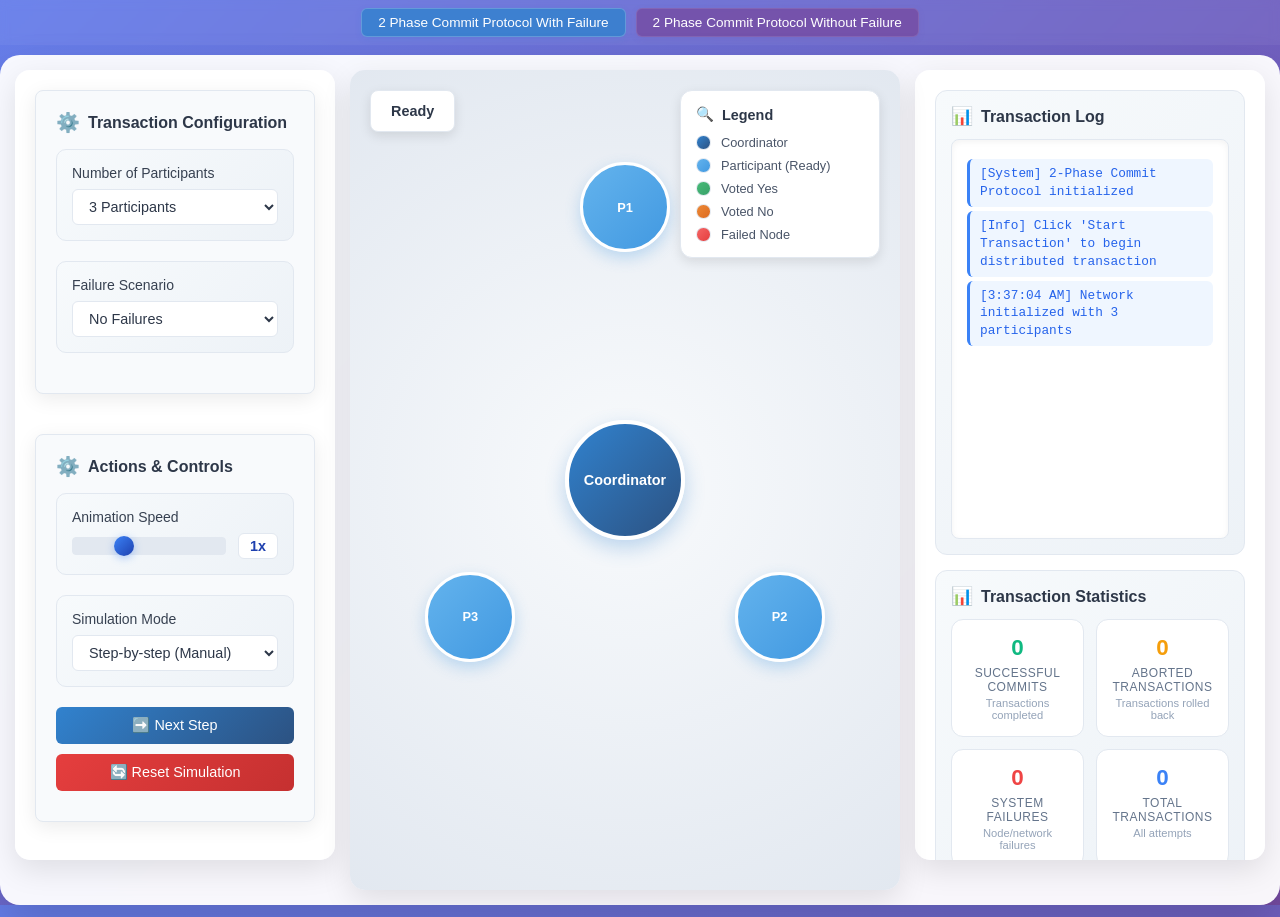
==== commit 49ff8294: "update" ====
--- a/experiment/simulation/index.html
+++ b/experiment/simulation/index.html
@@ -3,824 +3,74 @@
 <head>
     <meta charset="UTF-8">
     <meta name="viewport" content="width=device-width, initial-scale=1.0">
-    <title>Two-Phase Commit Protocol Simulation</title>
-    <link href="https://fonts.googleapis.com/css2?family=Inter:wght@400;500;600;700&display=swap" rel="stylesheet">
-    <style>
-        * {
-            margin: 0;
-            padding: 0;
-            box-sizing: border-box;
-        }
-
-        body {
-            font-family: 'Inter', -apple-system, BlinkMacSystemFont, 'Segoe UI', Roboto, sans-serif;
-            background: linear-gradient(135deg, #667eea 0%, #764ba2 100%);
-            min-height: 100vh;
-            color: #1a202c;
-            overflow: hidden;
-        }
-
-        .app-container {
-            display: grid;
-            grid-template-columns: 320px 1fr 350px;
-            grid-template-rows: 1fr;
-            height: 100vh;
-            max-width: 1800px;
-            margin: 0 auto;
-            gap: 15px;
-            padding: 15px;
-            background: rgba(255, 255, 255, 0.95);
-            backdrop-filter: blur(10px);
-            border-radius: 20px;
-            box-shadow: 0 25px 50px rgba(0,0,0,0.15);
-            overflow: hidden;
-        }
-
-        .header {
-            grid-column: 1 / -1;
-            display: flex;
-            align-items: center;
-            justify-content: space-between;
-            padding: 0 20px;
-            background: linear-gradient(135deg, #4299e1 0%, #3182ce 100%);
-            color: white;
-            border-radius: 15px;
-            box-shadow: 0 8px 25px rgba(66, 153, 225, 0.3);
-        }
-
-        .header h1 {
-            font-size: 2em;
-            font-weight: 700;
-            display: flex;
-            align-items: center;
-            gap: 10px;
-        }
-
-        .header .status-indicator {
-            width: 12px;
-            height: 12px;
-            border-radius: 50%;
-            background: #48bb78;
-            animation: pulse 2s infinite;
-        }
-
-        @keyframes pulse {
-            0%, 100% { opacity: 1; transform: scale(1); }
-            50% { opacity: 0.7; transform: scale(1.1); }
-        }
-
-        .controls-panel {
-            background: white;
-            border-radius: 15px;
-            padding: 20px;
-            box-shadow: 0 10px 30px rgba(0,0,0,0.1);
-            overflow-y: auto;
-            height: calc(100vh - 110px);
-            display: flex;
-            flex-direction: column;
-            gap: 20px;
-        }
-
-        .controls-panel::-webkit-scrollbar {
-            width: 6px;
-        }
-
-        .controls-panel::-webkit-scrollbar-track {
-            background: #f1f5f9;
-            border-radius: 3px;
-        }
-
-        .controls-panel::-webkit-scrollbar-thumb {
-            background: #4299e1;
-            border-radius: 3px;
-        }
-
-        .experiment-area {
-            position: relative;
-            overflow: hidden;
-            border-radius: 15px;
-            background: radial-gradient(circle at 50% 50%, #f8fafc 0%, #e2e8f0 100%);
-            box-shadow: 0 10px 30px rgba(0,0,0,0.1);
-            display: flex;
-            flex-direction: column;
-        }
-
-        .observations-panel {
-            background: white;
-            border-radius: 15px;
-            padding: 20px;
-            box-shadow: 0 10px 30px rgba(0,0,0,0.1);
-            overflow-y: auto;
-            height: calc(100vh - 110px);
-            display: flex;
-            flex-direction: column;
-            gap: 15px;
-        }
-
-        .observations-panel::-webkit-scrollbar {
-            width: 6px;
-        }
-
-        .observations-panel::-webkit-scrollbar-track {
-            background: #f1f5f9;
-            border-radius: 3px;
-        }
-
-        .observations-panel::-webkit-scrollbar-thumb {
-            background: #4299e1;
-            border-radius: 3px;
-        }
-
-        .control-section {
-            background: white;
-            border-radius: 15px;
-            padding: 20px;
-            box-shadow: 0 5px 20px rgba(0,0,0,0.08);
-        }
-
-        .control-section h3 {
-            color: #2d3748;
-            margin-bottom: 15px;
-            font-size: 1.1em;
-            font-weight: 600;
-            display: flex;
-            align-items: center;
-            gap: 8px;
-        }
-
-        .control-section h3::before {
-            content: '⚙️';
-            font-size: 1.2em;
-        }
-
-        .input-group {
-            margin-bottom: 20px;
-            padding: 15px;
-            background: linear-gradient(135deg, #f7fafc 0%, #edf2f7 100%);
-            border-radius: 10px;
-            border: 1px solid #e2e8f0;
-        }
-
-        .input-group label {
-            display: block;
-            margin-bottom: 8px;
-            font-size: 0.875rem;
-            font-weight: 500;
-            color: #374151;
-        }
-
-        .btn {
-            width: 100%;
-            padding: 12px 16px;
-            border: none;
-            border-radius: 8px;
-            font-size: 0.875rem;
-            font-weight: 500;
-            cursor: pointer;
-            transition: all 0.2s ease;
-            display: flex;
-            align-items: center;
-            justify-content: center;
-            gap: 8px;
-            margin-bottom: 8px;
-        }
-
-        .btn:hover {
-            transform: translateY(-2px);
-            box-shadow: 0 4px 12px rgba(0, 0, 0, 0.15);
-        }
-
-        .btn:active {
-            transform: translateY(0);
-        }
-
-        .btn:disabled {
-            opacity: 0.6;
-            cursor: not-allowed;
-            transform: none;
-            box-shadow: none;
-        }
-
-        .btn-primary {
-            background: linear-gradient(135deg, #3b82f6, #1e40af);
-            color: white;
-        }
-
-        .btn-secondary {
-            background: linear-gradient(135deg, #10b981, #059669);
-            color: white;
-        }
-
-        .btn-danger {
-            background: linear-gradient(135deg, #ef4444, #dc2626);
-            color: white;
-        }
-
-        .btn-warning {
-            background: linear-gradient(135deg, #f59e0b, #d97706);
-            color: white;
-        }
-
-        .simulation-area {
-            flex: 1;
-            display: flex;
-            flex-direction: column;
-            padding: 20px;
-            overflow: hidden;
-            position: relative;
-            min-height: 500px;
-        }
-
-        .connection-lines {
-            pointer-events: none;
-        }
-
-        .connection-lines {
-            pointer-events: none;
-        }
-
-        .connection-line {
-            transition: all 0.3s cubic-bezier(0.4, 0, 0.2, 1);
-            stroke-dasharray: 5,5;
-            stroke-dashoffset: 0;
-        }
-
-        .connection-line.active {
-            opacity: 1 !important;
-            stroke-width: 3;
-            filter: url(#glow);
-            animation: dash 2s linear infinite;
-        }
-
-        .connection-line.return-line {
-            stroke-dasharray: 3,3;
-        }
-
-        .connection-line.failed {
-            stroke: #ef4444;
-            opacity: 0.6;
-            stroke-dasharray: 2,8;
-            animation: connectionFailed 1.5s ease-in-out;
-        }
-
-        .connection-line.broken {
-            stroke: #ef4444;
-            opacity: 0.8;
-            stroke-dasharray: 5,5;
-            animation: brokenConnection 2s linear infinite;
-        }
-
-        .connection-line.timeout {
-            stroke: #f59e0b;
-            opacity: 0.7;
-            stroke-dasharray: 10,5;
-            animation: timeoutPulse 1s ease-in-out infinite;
-        }
-
-        @keyframes connectionFailed {
-            0% { opacity: 1; stroke-width: 3; }
-            50% { opacity: 0.2; stroke-width: 1; }
-            100% { opacity: 0.6; stroke-width: 2; }
-        }
-
-        @keyframes brokenConnection {
-            0% { stroke-dashoffset: 0; opacity: 0.8; }
-            50% { opacity: 0.3; }
-            100% { stroke-dashoffset: -30; opacity: 0.8; }
-        }
-
-        @keyframes timeoutPulse {
-            0%, 100% { opacity: 0.4; }
-            50% { opacity: 0.9; }
-        }
-
-        @keyframes dash {
-            to {
-                stroke-dashoffset: -20;
-            }
-        }
-
-        .connection-line.active {
-            opacity: 1 !important;
-            stroke-width: 3;
-            filter: url(#glow);
-            animation: dash 2s linear infinite;
-        }
-
-        .connection-line.return-line {
-            stroke-dasharray: 3,3;
-        }
-
-        .connection-line.failed {
-            stroke: #ef4444;
-            opacity: 0.6;
-            stroke-dasharray: 2,8;
-            animation: connectionFailed 1.5s ease-in-out;
-        }
-
-        .connection-line.broken {
-            stroke: #ef4444;
-            opacity: 0.8;
-            stroke-dasharray: 5,5;
-            animation: brokenConnection 2s linear infinite;
-        }
-
-        .connection-line.timeout {
-            stroke: #f59e0b;
-            opacity: 0.7;
-            stroke-dasharray: 10,5;
-            animation: timeoutPulse 1s ease-in-out infinite;
-        }
-
-        @keyframes connectionFailed {
-            0% { opacity: 1; stroke-width: 3; }
-            50% { opacity: 0.2; stroke-width: 1; }
-            100% { opacity: 0.6; stroke-width: 2; }
-        }
-
-        @keyframes brokenConnection {
-            0% { stroke-dashoffset: 0; opacity: 0.8; }
-            50% { opacity: 0.3; }
-            100% { stroke-dashoffset: -30; opacity: 0.8; }
-        }
-
-        @keyframes timeoutPulse {
-            0%, 100% { opacity: 0.4; }
-            50% { opacity: 0.9; }
-        }
-
-        @keyframes dash {
-            to {
-                stroke-dashoffset: -20;
-            }
-        }
-
-        .node {
-            position: absolute;
-            width: 90px;
-            height: 90px;
-            border-radius: 50%;
-            display: flex;
-            align-items: center;
-            justify-content: center;
-            font-weight: 600;
-            font-size: 0.8rem;
-            text-align: center;
-            transition: all 0.3s ease;
-            cursor: pointer;
-            position: relative;
-        }
-
-        .coordinator {
-            background: linear-gradient(135deg, #3182ce 0%, #2c5282 100%);
-            color: white;
-            top: 50%;
-            left: 50%;
-            transform: translate(-50%, -50%);
-            width: 120px;
-            height: 120px;
-            font-size: 0.9rem;
-            border: 4px solid white;
-            box-shadow: 0 8px 20px rgba(49, 130, 206, 0.3);
-            z-index: 10;
-        }
-
-        .participant {
-            background: linear-gradient(135deg, #63b3ed 0%, #4299e1 100%);
-            color: white;
-            border: 3px solid white;
-            box-shadow: 0 6px 15px rgba(66, 153, 225, 0.3);
-        }
-
-        .participant1 { 
-            position: absolute;
-            top: 200px; 
-            left: 20%; 
-        }
-        .participant2 { 
-            position: absolute;
-            top: 350px; 
-            left: 20%; 
-        }
-        .participant3 { 
-            position: absolute;
-            top: 200px; 
-            right: 20%; 
-        }
-        .participant4 { 
-            position: absolute;
-            top: 350px; 
-            right: 20%; 
-        }
-
-        .participant.active {
-            transform: scale(1.2);
-        }
-
-        .coordinator {
-            background: linear-gradient(135deg, #3182ce 0%, #2c5282 100%);
-            color: white;
-            top: 50%;
-            left: 50%;
-            transform: translate(-50%, -50%);
-            width: 120px;
-            height: 120px;
-            font-size: 0.9rem;
-            border: 4px solid white;
-            box-shadow: 0 8px 20px rgba(49, 130, 206, 0.3);
-            z-index: 10;
-            position: absolute;
-        }
-
-        .coordinator.active {
-            transform: translate(-50%, -50%) scale(1.2) !important;
-            animation: coordinatorPulse 1.5s ease-in-out !important;
-        }
-
-        /* Prevent any node.active rules from affecting coordinator */
-        .node.coordinator.active {
-            transform: translate(-50%, -50%) scale(1.2) !important;
-        }
-
-        @keyframes coordinatorPulse {
-            0%, 100% { 
-                transform: translate(-50%, -50%) scale(1.2) !important; 
-                box-shadow: 0 8px 20px rgba(49, 130, 206, 0.3); 
-            }
-            50% { 
-                transform: translate(-50%, -50%) scale(1.3) !important; 
-                box-shadow: 0 12px 30px rgba(49, 130, 206, 0.5); 
-            }
-        }
-
-        .participant.active {
-            transform: scale(1.2);
-        }
-
-        .participant.failed {
-            background: linear-gradient(135deg, #f56565 0%, #e53e3e 100%);
-            animation: shake 0.5s;
-        }
-
-        .participant.voted-yes {
-            background: linear-gradient(135deg, #48bb78 0%, #38a169 100%);
-        }
-
-        .participant.voted-no {
-            background: linear-gradient(135deg, #ed8936 0%, #dd6b20 100%);
-        }
-
-        .participant.committed {
-            background: linear-gradient(135deg, #68d391 0%, #48bb78 100%);
-            animation: success 0.8s;
-        }
-
-        .participant.aborted {
-            background: linear-gradient(135deg, #fed7d7 0%, #feb2b2 100%);
-            color: #742a2a;
-        }
-
-        .node.failed {
-            background: linear-gradient(135deg, #f56565 0%, #e53e3e 100%);
-            color: white;
-            animation: shake 0.5s;
-        }
-
-        .node.prepared {
-            background: linear-gradient(135deg, #48bb78 0%, #38a169 100%);
-            color: white;
-        }
-
-        .node.committed {
-            background: linear-gradient(135deg, #68d391 0%, #48bb78 100%);
-            color: white;
-            animation: success 0.8s;
-        }
-
-        .node.aborted {
-            background: linear-gradient(135deg, #fed7d7 0%, #feb2b2 100%);
-            color: #742a2a;
-        }
-
-        .node.in-doubt {
-            background: linear-gradient(135deg, #3182ce, #4299e1);
-            color: white;
-            animation: blink 1.5s infinite;
-        }
-
-        .node.blocked {
-            background: linear-gradient(135deg, #ef4444, #f56565);
-            color: white;
-            animation: shake 0.5s infinite;
-        }
-
-        .node.recovering {
-            background: linear-gradient(135deg, #3182ce, #4299e1);
-            color: white;
-            animation: pulse 1s infinite;
-        }
-
-        @keyframes blink {
-            0%, 50% { opacity: 1; }
-            51%, 100% { opacity: 0.3; }
-        }
-
-        @keyframes shake {
-            0%, 100% { transform: translateX(0); }
-            25% { transform: translateX(-2px); }
-            75% { transform: translateX(2px); }
-        }
-
-        @keyframes success {
-            0%, 100% { transform: scale(1); }
-            50% { transform: scale(1.15); }
-        }
-
-        .message {
-            position: absolute;
-            background: white;
-            padding: 6px 12px;
-            border-radius: 20px;
-            font-size: 0.75rem;
-            font-weight: 600;
-            box-shadow: 0 4px 12px rgba(0, 0, 0, 0.15);
-            animation: messageFlow 2s ease-in-out;
-            z-index: 20;
-            border: 2px solid #3182ce;
-            color: #2d3748;
-        }
-
-        @keyframes messageFlow {
-            0% { opacity: 0; transform: scale(0.8); }
-            20% { opacity: 1; transform: scale(1); }
-            80% { opacity: 1; transform: scale(1); }
-            100% { opacity: 0; transform: scale(0.8); }
-        }
-
-        .message.failed {
-            background: linear-gradient(135deg, #ef4444, #f56565) !important;
-            animation: messageFailure 2s ease-in-out;
-        }
-
-        .message.timeout {
-            background: linear-gradient(135deg, #f59e0b, #ed8936) !important;
-            animation: messageTimeout 3s ease-in-out;
-        }
-
-        .communication-block {
-            position: absolute;
-            background: rgba(239, 68, 68, 0.95);
-            color: white;
-            padding: 0.5rem 1rem;
-            border-radius: 12px;
-            font-size: 0.75rem;
-            font-weight: 600;
-            z-index: 150;
-            animation: blockAlert 2s ease-in-out;
-            border: 2px solid #ef4444;
-            box-shadow: 0 4px 15px rgba(239, 68, 68, 0.3);
-        }
-
-        @keyframes messageFailure {
-            0% { opacity: 1; transform: scale(1); }
-            50% { opacity: 0.3; transform: scale(0.8); }
-            75% { opacity: 0.1; transform: scale(0.6); }
-            100% { opacity: 0; transform: scale(0.3); }
-        }
-
-        @keyframes messageTimeout {
-            0% { opacity: 1; transform: scale(1); }
-            25% { opacity: 0.8; transform: scale(1.1); }
-            50% { opacity: 0.4; transform: scale(0.9); }
-            75% { opacity: 0.2; transform: scale(0.7); }
-            100% { opacity: 0; transform: scale(0.5); }
-        }
-
-        @keyframes blockAlert {
-            0% { opacity: 0; transform: scale(0.5); }
-            50% { opacity: 1; transform: scale(1.1); }
-            100% { opacity: 0.9; transform: scale(1); }
-        }
-
-        .status-section {
-            background: linear-gradient(135deg, #f7fafc 0%, #edf2f7 100%);
-            border-radius: 12px;
-            padding: 15px;
-            border: 1px solid #e2e8f0;
-        }
-
-        .status-section h4 {
-            color: #2d3748;
-            margin-bottom: 12px;
-            font-size: 1em;
-            font-weight: 600;
-            display: flex;
-            align-items: center;
-            gap: 8px;
-        }
-
-        .status-section h4::before {
-            content: '📊';
-            font-size: 1.1em;
-        }
-
-        .logs {
-            height: 400px;
-            overflow-y: auto;
-            font-family: 'Monaco', 'Menlo', 'Ubuntu Mono', monospace;
-            font-size: 0.8rem;
-            line-height: 1.4;
-            background: white;
-            border-radius: 8px;
-            padding: 15px;
-            border: 1px solid #e2e8f0;
-            box-shadow: inset 0 2px 6px rgba(0, 0, 0, 0.05);
-        }
-
-        .log-entry {
-            margin: 4px 0;
-            padding: 6px 10px;
-            border-radius: 6px;
-            background: #f8fafc;
-            border-left: 3px solid #94a3b8;
-            animation: fadeIn 0.3s ease-in;
-        }
-
-        .log-entry.info {
-            border-left-color: #3b82f6;
-            background: #eff6ff;
-            color: #2563eb;
-        }
-
-        .log-entry.success {
-            border-left-color: #10b981;
-            background: #f0fdf4;
-            color: #059669;
-        }
-
-        .log-entry.error {
-            border-left-color: #ef4444;
-            background: #fef2f2;
-            color: #dc2626;
-        }
-
-        .log-entry.warning {
-            border-left-color: #f59e0b;
-            background: #fffbeb;
-            color: #d97706;
-        }
-
-        @keyframes fadeIn {
-            from { opacity: 0; transform: translateY(5px); }
-            to { opacity: 1; transform: translateY(0); }
-        }
-
-        .status-item {
-            padding: 0.5rem 0;
-            border-bottom: 1px solid #e2e8f0;
-            font-size: 0.875rem;
-            color: #2d3748;
-        }
-
-        .status-item:last-child {
-            border-bottom: none;
-        }
-
-        .legend-panel {
-            position: absolute;
-            top: 20px;
-            left: 20px;
-            background: white;
-            border-radius: 12px;
-            padding: 15px;
-            box-shadow: 0 4px 12px rgba(0, 0, 0, 0.1);
-            border: 1px solid #e2e8f0;
-            z-index: 10;
-            min-width: 200px;
-        }
-
-        .legend-panel h4 {
-            color: #2d3748;
-            margin-bottom: 12px;
-            font-size: 0.9rem;
-            font-weight: 600;
-            display: flex;
-            align-items: center;
-            gap: 8px;
-        }
-
-        .legend-panel h4::before {
-            content: '🔍';
-            font-size: 1em;
-        }
-
-        .legend-items {
-            display: flex;
-            flex-direction: column;
-            gap: 8px;
-        }
-
-        .legend-item {
-            display: flex;
-            align-items: center;
-            gap: 10px;
-            font-size: 0.8rem;
-            color: #4a5568;
-        }
-
-        .legend-color {
-            width: 15px;
-            height: 15px;
-            border-radius: 50%;
-            border: 1px solid #e2e8f0;
-        }
-
-        .phase-indicator {
-            position: absolute;
-            top: 20px;
-            right: 20px;
-            background: white;
-            padding: 12px 20px;
-            border-radius: 8px;
-            font-weight: 600;
-            color: #2d3748;
-            box-shadow: 0 4px 12px rgba(0, 0, 0, 0.1);
-            border: 1px solid #e2e8f0;
-            font-size: 0.9rem;
-            z-index: 10;
-        }
-
-        @media (max-width: 1200px) {
-            .app-container {
-                grid-template-columns: 1fr;
-                grid-template-rows: auto auto auto;
-                height: 100vh;
-                gap: 10px;
-                padding: 10px;
-            }
-            
-            .controls-panel {
-                height: 300px;
-                order: 2;
-            }
-            
-            .experiment-area {
-                order: 1;
-                min-height: 400px;
-            }
-            
-            .observations-panel {
-                height: 250px;
-                order: 3;
-            }
-        }
-        
-        @media (max-width: 768px) {
-            .node {
-                width: 50px;
-                height: 50px;
-                font-size: 0.65rem;
-            }
-            
-            .participant1 { top: 150px; left: 10%; }
-            .participant2 { top: 250px; left: 10%; }
-            .participant3 { top: 150px; right: 10%; }
-            .participant4 { top: 250px; right: 10%; }
-            
-            .phase-indicator {
-                min-width: 250px;
-                font-size: 0.875rem;
-                padding: 0.5rem;
-            }
-        }
-    </style>
+    <title>2-Phase Commit Protocol Simulation</title>
+    <link rel="stylesheet" href="styles.css">
 </head>
 <body>
-    <div class="app-container">
+    <!-- Tab Navigation -->
+    <nav style="width:100%; margin-bottom:10px; display:flex; justify-content:center; align-items:center; gap:10px; padding:8px 0; background:rgba(255,255,255,0.05); backdrop-filter:blur(5px);">
+        <a href="index.html" style="padding:6px 16px; border-radius:6px; background:rgba(49,130,206,0.8); color:white; text-decoration:none; font-weight:500; font-size:0.85rem; box-shadow:0 2px 6px rgba(49,130,206,0.15); transition:all 0.2s ease; border:1px solid rgba(255,255,255,0.2);">
+            2 Phase Commit Protocol With Failure
+        </a>
+        <a href="sai.html" style="padding:6px 16px; border-radius:6px; background:rgba(118,75,162,0.8); color:white; text-decoration:none; font-weight:500; font-size:0.85rem; box-shadow:0 2px 6px rgba(118,75,162,0.15); transition:all 0.2s ease; border:1px solid rgba(255,255,255,0.1);">
+            2 Phase Commit Protocol Without Failure
+        </a>
+    </nav>
+    <div class="app-container" style="height: calc(100vh - 50px); grid-template-rows: 1fr;">
         <div class="controls-panel">
             <div class="control-section">
-                <h3>Transaction Control</h3>
-                <button class="btn btn-primary" onclick="startTransaction()">Start New Transaction</button>
-                <button class="btn btn-secondary" onclick="nextStep()" id="nextBtn" disabled>Next Step</button>
-                <button class="btn btn-danger" onclick="resetSimulation()">Reset Simulation</button>
+                <h3>Transaction Configuration</h3>
+                <div class="input-group">
+                    <label>Number of Participants</label>
+                    <select id="participantCount">
+                        <option value="3">3 Participants</option>
+                        <option value="4">4 Participants</option>
+                        <option value="5">5 Participants</option>
+                        <option value="6">6 Participants</option>
+                    </select>
+                </div>
+                <div class="input-group">
+                    <label>Failure Scenario</label>
+                    <select id="failureMode">
+                        <option value="none">No Failures</option>
+                        <option value="coordinator_phase1">Coordinator Fails (Phase 1)</option>
+                        <option value="coordinator_phase2">Coordinator Fails (Phase 2)</option>
+                        <option value="participant_phase1">Participant Fails (Phase 1)</option>
+                        <option value="participant_phase2">Participant Fails (Phase 2)</option>
+                        <option value="network_partition">Network Partition</option>
+                        <option value="timeout">Transaction Timeout</option>
+                    </select>
+                </div>
             </div>
 
             <div class="control-section">
-                <h3>Failure Simulation</h3>
-                <button class="btn btn-danger" onclick="simulateParticipantFailurePhase1()">Participant Failure (Phase 1)</button>
-                <button class="btn btn-danger" onclick="simulateCoordinatorFailurePhase1()">Coordinator Failure (Phase 1)</button>
-                <button class="btn btn-danger" onclick="simulateParticipantFailurePhase2()">Participant Failure (Phase 2)</button>
-                <button class="btn btn-danger" onclick="simulateCoordinatorFailurePhase2()">Coordinator Failure (Phase 2)</button>
-                <button class="btn btn-primary" onclick="simulateRecovery()">Simulate Recovery</button>
-            </div>
+                <h3>Actions & Controls</h3>
+                <div class="input-group">
+                    <label>Animation Speed</label>
+                    <div class="control-row">
+                        <input type="range" id="animationSpeed" min="0.25" max="3" step="0.25" value="1" style="flex: 1; height: 8px; background: #e2e8f0; border-radius: 4px; outline: none; -webkit-appearance: none; appearance: none; cursor: pointer;">
+                        <div id="speedValue" style="min-width: 40px; text-align: center; color: #1e40af; font-weight: 600; font-size: 0.9rem; background: white; border-radius: 6px; padding: 4px 8px; border: 1px solid #e2e8f0;">1x</div>
+                    </div>
+                </div>
+                <div class="input-group">
+                    <label>Simulation Mode</label>
+                    <select id="simulationMode">
+                        <option value="manual">Step-by-step (Manual)</option>
+                        <option value="automatic">Automatic</option>
+                    </select>
+                </div>
 
-            <div class="control-section">
-                <h3>Protocol Overview</h3>
-                <div style="font-size: 0.8rem; color: #4a5568; line-height: 1.4;">
-                    <p><strong>Phase 1 (Prepare):</strong> Coordinator sends PREPARE to all participants</p>
-                    <p><strong>Phase 2 (Commit/Abort):</strong> Based on votes, coordinator sends final decision</p>
-                    <p><strong>ACID Properties:</strong> Ensures atomicity across distributed databases</p>
+                <!-- Manual Controls -->
+                <div id="manualControls">
+                    <button id="nextStepBtn" class="btn btn-primary">➡️ Next Step</button>
                 </div>
+
+                <!-- Automatic Controls -->
+                <div id="automaticControls" style="display: none;">
+                    <button id="runAutoBtn" class="btn btn-secondary">▶️ Run Simulation</button>
+                </div>
+                
+                <button id="resetSimulation" class="btn btn-danger">🔄 Reset Simulation</button>
             </div>
         </div>
 
@@ -851,57 +101,14 @@
                         </div>
                     </div>
                 </div>
-                <!-- SVG for connection lines -->
-                <svg class="connection-lines" width="100%" height="100%" style="position: absolute; top: 0; left: 0; z-index: 1;">
-                    <defs>
-                        <marker id="arrowhead" markerWidth="10" markerHeight="7" 
-                                refX="9" refY="3.5" orient="auto">
-                            <polygon points="0 0, 10 3.5, 0 7" fill="#3182ce" opacity="0.6"/>
-                        </marker>
-                        <filter id="glow">
-                            <feGaussianBlur stdDeviation="3" result="coloredBlur"/>
-                            <feMerge> 
-                                <feMergeNode in="coloredBlur"/>
-                                <feMergeNode in="SourceGraphic"/>
-                            </feMerge>
-                        </filter>
-                    </defs>
-                    
-                    <!-- Lines from coordinator to participants -->
-                    <line id="line-coord-p1" class="connection-line" stroke="#667eea" stroke-width="2" opacity="0.4" marker-end="url(#arrowhead)"></line>
-                    <line id="line-coord-p2" class="connection-line" stroke="#667eea" stroke-width="2" opacity="0.4" marker-end="url(#arrowhead)"></line>
-                    <line id="line-coord-p3" class="connection-line" stroke="#667eea" stroke-width="2" opacity="0.4" marker-end="url(#arrowhead)"></line>
-                    <line id="line-coord-p4" class="connection-line" stroke="#667eea" stroke-width="2" opacity="0.4" marker-end="url(#arrowhead)"></line>
-                    
-                    <!-- Lines from participants to coordinator (for return messages) -->
-                    <line id="line-p1-coord" class="connection-line return-line" stroke="#10b981" stroke-width="2" opacity="0.4" marker-end="url(#arrowhead)"></line>
-                    <line id="line-p2-coord" class="connection-line return-line" stroke="#10b981" stroke-width="2" opacity="0.4" marker-end="url(#arrowhead)"></line>
-                    <line id="line-p3-coord" class="connection-line return-line" stroke="#10b981" stroke-width="2" opacity="0.4" marker-end="url(#arrowhead)"></line>
-                    <line id="line-p4-coord" class="connection-line return-line" stroke="#10b981" stroke-width="2" opacity="0.4" marker-end="url(#arrowhead)"></line>
-                </svg>
-
-                <!-- Coordinator -->
-                <div class="node coordinator" id="coordinator">
-                    <div>Coordinator</div>
+                <div id="phaseIndicator" class="phase-indicator">Ready</div>
+                <div class="coordinator" id="coordinator">
+                    Coordinator
                 </div>
-
-                <!-- Participants -->
-                <div class="node participant participant1" id="participant1">
-                    <div>P1</div>
-                </div>
-                <div class="node participant participant2" id="participant2">
-                    <div>P2</div>
-                </div>
-                <div class="node participant participant3" id="participant3">
-                    <div>P3</div>
-                </div>
-                <div class="node participant participant4" id="participant4">
-                    <div>P4</div>
-                </div>
-
-                <!-- Phase Indicator -->
-                <div class="phase-indicator" id="phaseIndicator">
-                    Ready to Start Transaction
+                <div class="participants" id="participants"></div>
+                <div class="message-lines" id="messageLines"></div>
+                <div class="failure-overlay" id="failureOverlay">
+                    System Failure Detected!
                 </div>
             </div>
         </div>
@@ -909,890 +116,49 @@
         <div class="observations-panel">
             <div class="status-section">
                 <h4>Transaction Log</h4>
-                <div class="logs" id="logPanel">
-                    <div class="log-entry info">System ready for transactions</div>
+                <div class="logs" id="logContainer">
+                    <div class="log-entry info">[System] 2-Phase Commit Protocol initialized</div>
+                    <div class="log-entry info">[Info] Click 'Start Transaction' to begin distributed transaction</div>
+                </div>
+            </div>
+
+            <div class="status-section">
+                <h4>Transaction Statistics</h4>
+                <div class="stats-grid">
+                    <div class="stat-card">
+                        <div class="stat-value" id="successCount">0</div>
+                        <div class="stat-label">Successful Commits</div>
+                        <div class="stat-description">Transactions completed</div>
+                    </div>
+                    <div class="stat-card">
+                        <div class="stat-value" id="abortCount">0</div>
+                        <div class="stat-label">Aborted Transactions</div>
+                        <div class="stat-description">Transactions rolled back</div>
+                    </div>
+                    <div class="stat-card">
+                        <div class="stat-value" id="failureCount">0</div>
+                        <div class="stat-label">System Failures</div>
+                        <div class="stat-description">Node/network failures</div>
+                    </div>
+                    <div class="stat-card">
+                        <div class="stat-value" id="totalTransactions">0</div>
+                        <div class="stat-label">Total Transactions</div>
+                        <div class="stat-description">All attempts</div>
+                    </div>
                 </div>
             </div>
         </div>
     </div>
 
-    <script>
-        let currentStep = 0;
-        let transactionState = 'idle';
-        let participantStates = {};
-        let coordinatorState = 'idle';
-        let failedNodes = new Set();
-        let inDoubtNodes = new Set();
-        let blockedNodes = new Set();
-        let steps = [];
-        let currentPhase = 0; // 0: idle, 1: prepare phase, 2: commit phase
-        let transactionLog = [];
-        let coordinatorLog = { decision: null, participantResponses: {} };
+    <div class="tooltip" id="tooltip"></div>
 
-        function initializeSimulation() {
-            participantStates = {
-                participant1: 'idle',
-                participant2: 'idle',
-                participant3: 'idle',
-                participant4: 'idle'
-            };
-            coordinatorState = 'idle';
-            failedNodes.clear();
-            inDoubtNodes.clear();
-            blockedNodes.clear();
-            currentStep = 0;
-            currentPhase = 0;
-            steps = [];
-            transactionLog = [];
-            coordinatorLog = { decision: null, participantResponses: {} };
-            
-            // Initialize connection lines
-            setTimeout(() => {
-                updateConnectionLines();
-            }, 100);
-            
-            updateUI();
-        }
+    <!-- Mobile Portrait Orientation Overlay -->
+    <div class="rotate-device-overlay">
+        <div class="rotate-icon">📱➡️📲</div>
+        <h2>Please Rotate Your Device</h2>
+        <p>For the best experience, please rotate your device to landscape mode to view this distributed systems simulation.</p>
+    </div>
 
-        function updateConnectionLines() {
-            const coordinator = document.getElementById('coordinator');
-            const participants = ['participant1', 'participant2', 'participant3', 'participant4'];
-            
-            if (!coordinator) return;
-            
-            const coordRect = coordinator.getBoundingClientRect();
-            const containerRect = document.querySelector('.simulation-area').getBoundingClientRect();
-            
-            const coordCenterX = coordRect.left - containerRect.left + coordRect.width / 2;
-            const coordCenterY = coordRect.top - containerRect.top + coordRect.height / 2;
-            
-            participants.forEach((participantId, index) => {
-                const participant = document.getElementById(participantId);
-                if (!participant) return;
-                
-                const partRect = participant.getBoundingClientRect();
-                const partCenterX = partRect.left - containerRect.left + partRect.width / 2;
-                const partCenterY = partRect.top - containerRect.top + partRect.height / 2;
-                
-                // Line from coordinator to participant
-                const lineToParticipant = document.getElementById(`line-coord-p${index + 1}`);
-                if (lineToParticipant) {
-                    lineToParticipant.setAttribute('x1', coordCenterX);
-                    lineToParticipant.setAttribute('y1', coordCenterY);
-                    lineToParticipant.setAttribute('x2', partCenterX);
-                    lineToParticipant.setAttribute('y2', partCenterY);
-                }
-                
-                // Line from participant to coordinator (slightly offset for visibility)
-                const lineToCoordinator = document.getElementById(`line-p${index + 1}-coord`);
-                if (lineToCoordinator) {
-                    const offsetX = (partCenterX - coordCenterX) * 0.1;
-                    const offsetY = (partCenterY - coordCenterY) * 0.1;
-                    
-                    lineToCoordinator.setAttribute('x1', partCenterX - offsetX);
-                    lineToCoordinator.setAttribute('y1', partCenterY - offsetY);
-                    lineToCoordinator.setAttribute('x2', coordCenterX + offsetX);
-                    lineToCoordinator.setAttribute('y2', coordCenterY + offsetY);
-                }
-            });
-        }
-
-        function startTransaction() {
-            if (transactionState !== 'idle') return;
-            
-            transactionState = 'active';
-            currentStep = 0;
-            currentPhase = 1;
-            
-            // Define the transaction steps
-            steps = [
-                { phase: 'Phase 1: Voting Phase', action: 'prepare', description: 'Coordinator sends PREPARE to all participants' },
-                { phase: 'Phase 1: Voting Phase', action: 'vote1', description: 'Participant 1 votes YES and enters PREPARED state' },
-                { phase: 'Phase 1: Voting Phase', action: 'vote2', description: 'Participant 2 votes YES and enters PREPARED state' },
-                { phase: 'Phase 1: Voting Phase', action: 'vote3', description: 'Participant 3 votes YES and enters PREPARED state' },
-                { phase: 'Phase 1: Voting Phase', action: 'vote4', description: 'Participant 4 votes YES and enters PREPARED state' },
-                { phase: 'Phase 2: Decision Phase', action: 'decision', description: 'All votes YES - Coordinator decides COMMIT and logs decision' },
-                { phase: 'Phase 2: Decision Phase', action: 'commit', description: 'Coordinator sends COMMIT to all participants' },
-                { phase: 'Phase 2: Decision Phase', action: 'ack', description: 'Participants acknowledge commitment and release locks' }
-            ];
-
-            document.getElementById('nextBtn').disabled = false;
-            document.querySelector('.neu-button.purple').disabled = true;
-            addLog('🚀 New transaction started - Phase 1 begins');
-            logTransaction('Transaction started');
-            updatePhaseIndicator(steps[0].phase);
-        }
-
-        function nextStep() {
-            if (currentStep >= steps.length) return;
-
-            const step = steps[currentStep];
-            executeStep(step);
-            currentStep++;
-
-            if (currentStep >= steps.length) {
-                document.getElementById('nextBtn').disabled = true;
-                transactionState = 'completed';
-                addLog('✅ Transaction completed successfully');
-                logTransaction('Transaction completed successfully');
-            }
-        }
-
-        function executeStep(step) {
-            updatePhaseIndicator(step.phase);
-            addLog(`📤 ${step.description}`);
-            logTransaction(step.description);
-
-            if (step.phase.includes('Phase 2')) {
-                currentPhase = 2;
-            }
-
-            switch(step.action) {
-                case 'prepare':
-                    highlightCoordinator();
-                    sendMessageToAll('PREPARE');
-                    setTimeout(() => {
-                        Object.keys(participantStates).forEach(p => {
-                            if (!failedNodes.has(p)) {
-                                participantStates[p] = 'prepared';
-                                document.getElementById(p).classList.add('prepared');
-                                addLog(`🔄 ${p} is now in PREPARED state (holding locks)`);
-                            }
-                        });
-                    }, 1000);
-                    break;
-
-                case 'vote1':
-                case 'vote2':
-                case 'vote3':
-                case 'vote4':
-                    const participantNum = step.action.slice(-1);
-                    const participantId = `participant${participantNum}`;
-                    if (!failedNodes.has(participantId)) {
-                        highlightParticipant(participantId);
-                        sendMessage(participantId, 'coordinator', 'YES');
-                        coordinatorLog.participantResponses[participantId] = 'YES';
-                        addLog(`✅ ${participantId} votes YES - prepared to commit`);
-                    } else {
-                        addLog(`❌ ${participantId} failed - no response (coordinator will timeout)`);
-                        coordinatorLog.participantResponses[participantId] = 'NO_RESPONSE';
-                    }
-                    break;
-
-                case 'decision':
-                    highlightCoordinator();
-                    coordinatorState = 'committing';
-                    coordinatorLog.decision = 'COMMIT';
-                    addLog('📝 Coordinator logs COMMIT decision');
-                    break;
-
-                case 'commit':
-                    currentPhase = 2;
-                    sendMessageToAll('COMMIT');
-                    setTimeout(() => {
-                        Object.keys(participantStates).forEach(p => {
-                            if (!failedNodes.has(p)) {
-                                participantStates[p] = 'committed';
-                                document.getElementById(p).classList.remove('prepared', 'in-doubt');
-                                document.getElementById(p).classList.add('committed');
-                                addLog(`💾 ${p} commits transaction and releases locks`);
-                            }
-                        });
-                    }, 1000);
-                    break;
-
-                case 'ack':
-                    Object.keys(participantStates).forEach(p => {
-                        if (!failedNodes.has(p)) {
-                            sendMessage(p, 'coordinator', 'COMMITTED');
-                        }
-                    });
-                    setTimeout(() => {
-                        document.getElementById('coordinator').classList.add('committed');
-                        coordinatorState = 'committed';
-                        addLog('🎉 All participants acknowledged - transaction complete');
-                    }, 1500);
-                    break;
-            }
-        }
-
-        // Enhanced Failure Scenarios
-
-        function simulateParticipantFailurePhase1() {
-            if (currentPhase !== 1) {
-                addLog('⚠️ This failure can only occur during Phase 1 (Prepare Phase)');
-                return;
-            }
-
-            const participants = ['participant1', 'participant2', 'participant3', 'participant4'];
-            const randomParticipant = participants[Math.floor(Math.random() * participants.length)];
-            
-            if (!failedNodes.has(randomParticipant)) {
-                // Show communication attempt first
-                addLog(`📤 Coordinator sending PREPARE to ${randomParticipant}...`);
-                showMessageFailure('coordinator', randomParticipant, 'PREPARE');
-                
-                setTimeout(() => {
-                    failedNodes.add(randomParticipant);
-                    document.getElementById(randomParticipant).classList.add('failed');
-                    showCommunicationBlock(randomParticipant, 'NODE FAILURE');
-                    markConnectionsAsBroken('coordinator', randomParticipant);
-                    
-                    addLog(`💥 ${randomParticipant.toUpperCase()} FAILS during message transmission!`);
-                    addLog(`📡 Communication with ${randomParticipant} is now BROKEN`);
-                    addLog(`⏱️ Coordinator will timeout waiting for ${randomParticipant} response`);
-                    
-                    setTimeout(() => {
-                        addLog(`⏰ TIMEOUT: No response from ${randomParticipant} after 30 seconds`);
-                        addLog(`⛔ Coordinator decides to ABORT entire transaction`);
-                        
-                        // Modify steps to show abort scenario
-                        steps = steps.slice(0, currentStep).concat([
-                            { phase: 'Phase 2: Abort Phase', action: 'abort_decision', description: 'Coordinator decides ABORT due to participant failure' },
-                            { phase: 'Phase 2: Abort Phase', action: 'rollback', description: 'Coordinator sends ROLLBACK to all prepared participants' },
-                            { phase: 'Recovery Phase', action: 'recovery_inquiry', description: `${randomParticipant} will inquire about transaction status upon recovery` }
-                        ]);
-
-                        coordinatorLog.decision = 'ABORT';
-                        coordinatorLog.participantResponses[randomParticipant] = 'FAILED';
-                        
-                        setTimeout(() => {
-                            sendAbortToAllPrepared();
-                        }, 1000);
-                    }, 3000);
-                }, 1500);
-            }
-        }
-
-        function simulateCoordinatorFailurePhase1() {
-            if (currentPhase !== 1) {
-                addLog('⚠️ This failure can only occur during Phase 1 (Prepare Phase)');
-                return;
-            }
-
-            // Show communication attempts before failure
-            addLog('📤 Participants attempting to send votes to coordinator...');
-            Object.keys(participantStates).forEach((p, index) => {
-                if (participantStates[p] === 'prepared') {
-                    setTimeout(() => {
-                        showMessageTimeout(p, 'coordinator', 'YES');
-                    }, index * 500);
-                }
-            });
-
-            setTimeout(() => {
-                failedNodes.add('coordinator');
-                document.getElementById('coordinator').classList.add('failed');
-                showCommunicationBlock('coordinator', 'COORDINATOR DOWN');
-                markAllCoordinatorConnectionsAsBroken();
-                
-                addLog('💥 COORDINATOR FAILS - All communication LOST!');
-                addLog('📡 All participant-to-coordinator communication BROKEN');
-                addLog('🔒 Prepared participants enter IN-DOUBT state (holding locks)');
-                addLog('⏳ Participants will timeout waiting for coordinator decision');
-                
-                // Mark all prepared participants as in-doubt
-                Object.keys(participantStates).forEach(p => {
-                    if (participantStates[p] === 'prepared') {
-                        inDoubtNodes.add(p);
-                        document.getElementById(p).classList.remove('prepared');
-                        document.getElementById(p).classList.add('in-doubt');
-                        addLog(`🤔 ${p} enters IN-DOUBT state - cannot proceed`);
-                    }
-                });
-
-                // Modify steps for recovery scenario
-                steps = steps.slice(0, currentStep).concat([
-                    { phase: 'Recovery Phase', action: 'coordinator_recovery', description: 'Coordinator recovery - consulting transaction log' },
-                    { phase: 'Recovery Phase', action: 'resolve_doubt', description: 'Coordinator resolves in-doubt participants' }
-                ]);
-            }, 2500);
-        }
-
-        function simulateParticipantFailurePhase2() {
-            if (currentPhase !== 2) {
-                addLog('⚠️ This failure can only occur during Phase 2 (Commit Phase)');
-                return;
-            }
-
-            const participants = ['participant1', 'participant2', 'participant3', 'participant4'];
-            const committedParticipants = participants.filter(p => 
-                participantStates[p] === 'committed' || participantStates[p] === 'prepared'
-            );
-            
-            if (committedParticipants.length === 0) return;
-            
-            const randomParticipant = committedParticipants[Math.floor(Math.random() * committedParticipants.length)];
-            
-            failedNodes.add(randomParticipant);
-            document.getElementById(randomParticipant).classList.add('failed');
-            updateLineStates();
-            
-            addLog(`💥 ${randomParticipant.toUpperCase()} FAILS during Commit Phase!`);
-            addLog(`📝 ${randomParticipant} received COMMIT but failed before completing`);
-            addLog(`🔄 Upon recovery, ${randomParticipant} must complete the commit`);
-            addLog(`👆 Coordinator assumes ${randomParticipant} will eventually commit`);
-            
-            // Add recovery step
-            steps.push({ 
-                phase: 'Recovery Phase', 
-                action: 'participant_recovery', 
-                description: `${randomParticipant} recovers and completes commit operation` 
-            });
-        }
-
-        function simulateCoordinatorFailurePhase2() {
-            if (currentPhase !== 2) {
-                addLog('⚠️ This failure can only occur during Phase 2 (Commit Phase)');
-                return;
-            }
-
-            // Show partial message delivery before failure
-            addLog('📤 Coordinator sending COMMIT messages...');
-            const participants = ['participant1', 'participant2', 'participant3', 'participant4'];
-            const receivedCommit = [];
-            const stillInDoubt = [];
-            
-            // Randomly decide which participants got the commit message
-            participants.forEach((p, index) => {
-                if (!failedNodes.has(p)) {
-                    setTimeout(() => {
-                        if (Math.random() < 0.5) { // 50% chance they received commit
-                            receivedCommit.push(p);
-                            sendMessage('coordinator', p, 'COMMIT');
-                            setTimeout(() => {
-                                participantStates[p] = 'committed';
-                                document.getElementById(p).classList.remove('prepared', 'in-doubt');
-                                document.getElementById(p).classList.add('committed');
-                                addLog(`✅ ${p} received COMMIT and committed successfully`);
-                            }, 1000);
-                        } else {
-                            stillInDoubt.push(p);
-                            showMessageFailure('coordinator', p, 'COMMIT');
-                            setTimeout(() => {
-                                inDoubtNodes.add(p);
-                                blockedNodes.add(p);
-                                document.getElementById(p).classList.remove('prepared');
-                                document.getElementById(p).classList.add('blocked');
-                                addLog(`🚫 ${p} never received COMMIT - communication LOST!`);
-                            }, 1500);
-                        }
-                    }, index * 400);
-                }
-            });
-
-            setTimeout(() => {
-                failedNodes.add('coordinator');
-                document.getElementById('coordinator').classList.add('failed');
-                showCommunicationBlock('coordinator', 'CRITICAL FAILURE');
-                markAllCoordinatorConnectionsAsBroken();
-                
-                addLog('💥 COORDINATOR FAILS during Commit Phase - MOST PROBLEMATIC!');
-                addLog('📡 All remaining communication channels SEVERED!');
-                addLog('⚠️ Some participants committed, others never received the message');
-                
-                if (stillInDoubt.length > 0) {
-                    setTimeout(() => {
-                        addLog('💀 CRITICAL: Some participants are BLOCKED holding locks!');
-                        addLog('🔒 These participants cannot proceed without coordinator recovery');
-                        addLog('⚰️ If coordinator fails permanently, these locks may never be released');
-                        addLog('🚨 DATABASE CONSISTENCY IS NOW AT RISK!');
-                    }, 1000);
-                }
-
-                // Add recovery steps
-                steps = steps.slice(0, currentStep).concat([
-                    { phase: 'Recovery Phase', action: 'coordinator_recovery_phase2', description: 'Coordinator recovery - checking transaction log' },
-                    { phase: 'Recovery Phase', action: 'resolve_blocked', description: 'Coordinator resolves blocked participants' }
-                ]);
-            }, 2000);
-        }
-
-        function simulateRecovery() {
-            if (failedNodes.size === 0) {
-                addLog('⚠️ No failed nodes to recover');
-                return;
-            }
-
-            addLog('🔄 Starting recovery procedures...');
-            
-            failedNodes.forEach(nodeId => {
-                if (nodeId === 'coordinator') {
-                    recoverCoordinator();
-                } else {
-                    recoverParticipant(nodeId);
-                }
-            });
-        }
-
-        function recoverCoordinator() {
-            addLog('🏥 COORDINATOR RECOVERY: Consulting transaction log...');
-            
-            setTimeout(() => {
-                document.getElementById('coordinator').classList.remove('failed');
-                document.getElementById('coordinator').classList.add('recovering');
-                
-                if (coordinatorLog.decision) {
-                    addLog(`📖 Log shows decision: ${coordinatorLog.decision}`);
-                    
-                    if (coordinatorLog.decision === 'COMMIT') {
-                        addLog('📤 Sending delayed COMMIT messages to in-doubt participants');
-                        resolveInDoubtParticipants('commit');
-                    } else if (coordinatorLog.decision === 'ABORT') {
-                        addLog('📤 Sending delayed ABORT messages to in-doubt participants');
-                        resolveInDoubtParticipants('abort');
-                    }
-                } else {
-                    addLog('📝 No decision in log - coordinator decides to ABORT for safety');
-                    coordinatorLog.decision = 'ABORT';
-                    resolveInDoubtParticipants('abort');
-                }
-                
-                setTimeout(() => {
-                    document.getElementById('coordinator').classList.remove('recovering');
-                    failedNodes.delete('coordinator');
-                    addLog('✅ Coordinator recovery complete');
-                }, 2000);
-            }, 1000);
-        }
-
-        function recoverParticipant(participantId) {
-            addLog(`🏥 ${participantId.toUpperCase()} RECOVERY: Inquiring about transaction status...`);
-            
-            setTimeout(() => {
-                document.getElementById(participantId).classList.remove('failed');
-                document.getElementById(participantId).classList.add('recovering');
-                
-                if (coordinatorLog.decision === 'COMMIT') {
-                    addLog(`📖 ${participantId} learns transaction was COMMITTED`);
-                    participantStates[participantId] = 'committed';
-                    document.getElementById(participantId).classList.remove('recovering');
-                    document.getElementById(participantId).classList.add('committed');
-                    addLog(`💾 ${participantId} completes delayed commit operation`);
-                } else if (coordinatorLog.decision === 'ABORT') {
-                    addLog(`📖 ${participantId} learns transaction was ABORTED`);
-                    participantStates[participantId] = 'aborted';
-                    document.getElementById(participantId).classList.remove('recovering');
-                    document.getElementById(participantId).classList.add('aborted');
-                    addLog(`🗑️ ${participantId} rolls back local changes`);
-                } else {
-                    addLog(`❓ ${participantId} cannot determine transaction status - remains uncertain`);
-                }
-                
-                failedNodes.delete(participantId);
-            }, 1000);
-        }
-
-        function resolveInDoubtParticipants(decision) {
-            inDoubtNodes.forEach(participantId => {
-                if (decision === 'commit') {
-                    participantStates[participantId] = 'committed';
-                    document.getElementById(participantId).classList.remove('in-doubt', 'blocked');
-                    document.getElementById(participantId).classList.add('committed');
-                    sendMessage('coordinator', participantId, 'COMMIT');
-                    addLog(`🔓 ${participantId} receives delayed COMMIT - releases locks`);
-                } else {
-                    participantStates[participantId] = 'aborted';
-                    document.getElementById(participantId).classList.remove('in-doubt', 'blocked');
-                    document.getElementById(participantId).classList.add('aborted');
-                    sendMessage('coordinator', participantId, 'ABORT');
-                    addLog(`🔓 ${participantId} receives ABORT - rolls back and releases locks`);
-                }
-            });
-            
-            inDoubtNodes.clear();
-            blockedNodes.clear();
-        }
-
-        function sendAbortToAllPrepared() {
-            Object.keys(participantStates).forEach(p => {
-                if (participantStates[p] === 'prepared' && !failedNodes.has(p)) {
-                    participantStates[p] = 'aborted';
-                    document.getElementById(p).classList.remove('prepared');
-                    document.getElementById(p).classList.add('aborted');
-                    sendMessage('coordinator', p, 'ROLLBACK');
-                    addLog(`🔄 ${p} receives ROLLBACK - rolls back and releases locks`);
-                }
-            });
-        }
-
-        function highlightCoordinator() {
-            const coordinator = document.getElementById('coordinator');
-            if (!coordinator.classList.contains('failed')) {
-                coordinator.classList.add('active');
-                setTimeout(() => {
-                    coordinator.classList.remove('active');
-                }, 1500);
-            }
-        }
-
-        function highlightParticipant(participantId) {
-            const participant = document.getElementById(participantId);
-            if (!participant.classList.contains('failed')) {
-                participant.classList.add('active');
-                setTimeout(() => {
-                    participant.classList.remove('active');
-                }, 1500);
-            }
-        }
-
-        function sendMessage(from, to, message) {
-            const fromEl = document.getElementById(from);
-            const toEl = document.getElementById(to);
-            
-            if (!fromEl || !toEl || failedNodes.has(from) || failedNodes.has(to)) return;
-            
-            // Highlight the connection line
-            highlightConnectionLine(from, to);
-            
-            const fromRect = fromEl.getBoundingClientRect();
-            const toRect = toEl.getBoundingClientRect();
-            const container = document.querySelector('.simulation-area').getBoundingClientRect();
-            
-            const messageEl = document.createElement('div');
-            messageEl.className = 'message';
-            messageEl.textContent = message;
-            
-            // Set message color based on type
-            if (message === 'PREPARE') messageEl.style.background = '#0ea5e9';
-            else if (message === 'YES' || message === 'COMMITTED') messageEl.style.background = '#059669';
-            else if (message === 'COMMIT') messageEl.style.background = '#0891b2';
-            else if (message === 'ROLLBACK' || message === 'ABORT') messageEl.style.background = '#dc2626';
-            
-            const startX = fromRect.left - container.left + fromRect.width / 2;
-            const startY = fromRect.top - container.top + fromRect.height / 2;
-            const endX = toRect.left - container.left + toRect.width / 2;
-            const endY = toRect.top - container.top + toRect.height / 2;
-            
-            messageEl.style.left = startX + 'px';
-            messageEl.style.top = startY + 'px';
-            messageEl.style.transform = 'translate(-50%, -50%)';
-            
-            document.querySelector('.simulation-area').appendChild(messageEl);
-            
-            // Animate message movement along the line
-            setTimeout(() => {
-                messageEl.style.transition = 'all 1.5s cubic-bezier(0.4, 0, 0.2, 1)';
-                messageEl.style.left = endX + 'px';
-                messageEl.style.top = endY + 'px';
-            }, 100);
-            
-            setTimeout(() => {
-                messageEl.remove();
-            }, 2000);
-        }
-
-        function showMessageFailure(from, to, message) {
-            const fromEl = document.getElementById(from);
-            const toEl = document.getElementById(to);
-            
-            if (!fromEl || !toEl) return;
-            
-            // Mark connection as broken
-            markConnectionsAsBroken(from, to);
-            
-            const fromRect = fromEl.getBoundingClientRect();
-            const container = document.querySelector('.simulation-area').getBoundingClientRect();
-            
-            const messageEl = document.createElement('div');
-            messageEl.className = 'message failed';
-            messageEl.textContent = message + ' ✗';
-            
-            const startX = fromRect.left - container.left + fromRect.width / 2;
-            const startY = fromRect.top - container.top + fromRect.height / 2;
-            
-            messageEl.style.left = startX + 'px';
-            messageEl.style.top = startY + 'px';
-            messageEl.style.transform = 'translate(-50%, -50%)';
-            
-            document.querySelector('.simulation-area').appendChild(messageEl);
-            
-            // Message fails partway through
-            setTimeout(() => {
-                messageEl.style.transition = 'all 1s cubic-bezier(0.4, 0, 0.2, 1)';
-                messageEl.style.left = (startX + (fromRect.left - container.left + fromRect.width)) / 2 + 'px';
-                messageEl.style.opacity = '0.3';
-            }, 100);
-            
-            setTimeout(() => {
-                messageEl.remove();
-            }, 2500);
-        }
-
-        function showMessageTimeout(from, to, message) {
-            const fromEl = document.getElementById(from);
-            const toEl = document.getElementById(to);
-            
-            if (!fromEl || !toEl) return;
-            
-            // Mark connection as timeout
-            markConnectionAsTimeout(from, to);
-            
-            const fromRect = fromEl.getBoundingClientRect();
-            const toRect = toEl.getBoundingClientRect();
-            const container = document.querySelector('.simulation-area').getBoundingClientRect();
-            
-            const messageEl = document.createElement('div');
-            messageEl.className = 'message timeout';
-            messageEl.textContent = message + ' ⏰';
-            
-            const startX = fromRect.left - container.left + fromRect.width / 2;
-            const startY = fromRect.top - container.top + fromRect.height / 2;
-            const endX = toRect.left - container.left + toRect.width / 2;
-            const endY = toRect.top - container.top + toRect.height / 2;
-            
-            messageEl.style.left = startX + 'px';
-            messageEl.style.top = startY + 'px';
-            messageEl.style.transform = 'translate(-50%, -50%)';
-            
-            document.querySelector('.simulation-area').appendChild(messageEl);
-            
-            // Message moves slowly then times out
-            setTimeout(() => {
-                messageEl.style.transition = 'all 3s cubic-bezier(0.4, 0, 0.2, 1)';
-                messageEl.style.left = (startX + endX) / 2 + 'px';
-                messageEl.style.top = (startY + endY) / 2 + 'px';
-            }, 100);
-            
-            setTimeout(() => {
-                messageEl.remove();
-            }, 3500);
-        }
-
-        function showCommunicationBlock(nodeId, reason) {
-            const nodeEl = document.getElementById(nodeId);
-            if (!nodeEl) return;
-            
-            const nodeRect = nodeEl.getBoundingClientRect();
-            const container = document.querySelector('.simulation-area').getBoundingClientRect();
-            
-            const blockEl = document.createElement('div');
-            blockEl.className = 'communication-block';
-            blockEl.textContent = reason;
-            
-            const nodeX = nodeRect.left - container.left + nodeRect.width / 2;
-            const nodeY = nodeRect.top - container.top + nodeRect.height + 10;
-            
-            blockEl.style.left = nodeX + 'px';
-            blockEl.style.top = nodeY + 'px';
-            blockEl.style.transform = 'translateX(-50%)';
-            
-            document.querySelector('.simulation-area').appendChild(blockEl);
-            
-            setTimeout(() => {
-                if (blockEl.parentNode) {
-                    blockEl.remove();
-                }
-            }, 5000);
-        }
-
-        function markConnectionsAsBroken(from, to) {
-            let lineId = '';
-            
-            if (from === 'coordinator') {
-                const participantNum = to.slice(-1);
-                lineId = `line-coord-p${participantNum}`;
-            } else if (to === 'coordinator') {
-                const participantNum = from.slice(-1);
-                lineId = `line-p${participantNum}-coord`;
-            }
-            
-            const line = document.getElementById(lineId);
-            if (line) {
-                line.classList.remove('active', 'timeout');
-                line.classList.add('broken');
-            }
-
-            // Also mark the return line
-            if (from === 'coordinator') {
-                const returnLineId = `line-p${to.slice(-1)}-coord`;
-                const returnLine = document.getElementById(returnLineId);
-                if (returnLine) {
-                    returnLine.classList.remove('active', 'timeout');
-                    returnLine.classList.add('broken');
-                }
-            } else if (to === 'coordinator') {
-                const returnLineId = `line-coord-p${from.slice(-1)}`;
-                const returnLine = document.getElementById(returnLineId);
-                if (returnLine) {
-                    returnLine.classList.remove('active', 'timeout');
-                    returnLine.classList.add('broken');
-                }
-            }
-        }
-
-        function markConnectionAsTimeout(from, to) {
-            let lineId = '';
-            
-            if (from === 'coordinator') {
-                const participantNum = to.slice(-1);
-                lineId = `line-coord-p${participantNum}`;
-            } else if (to === 'coordinator') {
-                const participantNum = from.slice(-1);
-                lineId = `line-p${participantNum}-coord`;
-            }
-            
-            const line = document.getElementById(lineId);
-            if (line) {
-                line.classList.remove('active');
-                line.classList.add('timeout');
-            }
-        }
-
-        function markAllCoordinatorConnectionsAsBroken() {
-            const participants = ['participant1', 'participant2', 'participant3', 'participant4'];
-            
-            participants.forEach((participantId, index) => {
-                const lineToParticipant = document.getElementById(`line-coord-p${index + 1}`);
-                const lineToCoordinator = document.getElementById(`line-p${index + 1}-coord`);
-                
-                if (lineToParticipant) {
-                    lineToParticipant.classList.remove('active', 'timeout');
-                    lineToParticipant.classList.add('broken');
-                }
-                if (lineToCoordinator) {
-                    lineToCoordinator.classList.remove('active', 'timeout');
-                    lineToCoordinator.classList.add('broken');
-                }
-            });
-        }
-
-        function highlightConnectionLine(from, to) {
-            let lineId = '';
-            
-            if (from === 'coordinator') {
-                const participantNum = to.slice(-1);
-                lineId = `line-coord-p${participantNum}`;
-            } else if (to === 'coordinator') {
-                const participantNum = from.slice(-1);
-                lineId = `line-p${participantNum}-coord`;
-            }
-            
-            const line = document.getElementById(lineId);
-            if (line) {
-                line.classList.add('active');
-                
-                // Remove highlight after animation
-                setTimeout(() => {
-                    line.classList.remove('active');
-                }, 2000);
-            }
-        }
-
-        function updateLineStates() {
-            // Update line appearance based on node states
-            const participants = ['participant1', 'participant2', 'participant3', 'participant4'];
-            
-            participants.forEach((participantId, index) => {
-                const lineToParticipant = document.getElementById(`line-coord-p${index + 1}`);
-                const lineToCoordinator = document.getElementById(`line-p${index + 1}-coord`);
-                
-                if (failedNodes.has(participantId) || failedNodes.has('coordinator')) {
-                    if (lineToParticipant && !lineToParticipant.classList.contains('broken')) {
-                        lineToParticipant.classList.add('failed');
-                    }
-                    if (lineToCoordinator && !lineToCoordinator.classList.contains('broken')) {
-                        lineToCoordinator.classList.add('failed');
-                    }
-                } else {
-                    if (lineToParticipant) lineToParticipant.classList.remove('failed', 'broken', 'timeout');
-                    if (lineToCoordinator) lineToCoordinator.classList.remove('failed', 'broken', 'timeout');
-                }
-            });
-        }
-
-        function sendMessageToAll(message) {
-            Object.keys(participantStates).forEach(participantId => {
-                if (!failedNodes.has(participantId) && !failedNodes.has('coordinator')) {
-                    setTimeout(() => sendMessage('coordinator', participantId, message), Math.random() * 500);
-                }
-            });
-        }
-
-        function updatePhaseIndicator(phase) {
-            document.getElementById('phaseIndicator').textContent = phase;
-        }
-
-        function addLog(message) {
-            const logPanel = document.getElementById('logPanel');
-            const logItem = document.createElement('div');
-            logItem.className = 'status-item';
-            logItem.textContent = `${new Date().toLocaleTimeString()}: ${message}`;
-            
-            logPanel.insertBefore(logItem, logPanel.firstChild);
-            
-            // Keep only last 15 log entries
-            while (logPanel.children.length > 15) {
-                logPanel.removeChild(logPanel.lastChild);
-            }
-        }
-
-        function logTransaction(action) {
-            transactionLog.push({
-                timestamp: new Date().toISOString(),
-                action: action,
-                phase: currentPhase
-            });
-        }
-
-        function resetSimulation() {
-            // Reset all visual states
-            document.querySelectorAll('.node').forEach(node => {
-                node.className = node.className.split(' ').filter(c => 
-                    !['active', 'failed', 'prepared', 'committed', 'aborted', 'in-doubt', 'blocked', 'recovering'].includes(c)
-                ).join(' ');
-            });
-            
-            // Reset connection lines
-            document.querySelectorAll('.connection-line').forEach(line => {
-                line.classList.remove('active', 'failed', 'broken', 'timeout');
-            });
-            
-            // Clear messages and communication blocks
-            document.querySelectorAll('.message').forEach(msg => msg.remove());
-            document.querySelectorAll('.communication-block').forEach(block => block.remove());
-            
-            // Reset state
-            initializeSimulation();
-            transactionState = 'idle';
-            
-            // Reset buttons
-            document.getElementById('nextBtn').disabled = true;
-            document.querySelector('.neu-button.purple').disabled = false;
-            
-            // Reset UI
-            updatePhaseIndicator('Ready to Start Transaction');
-            
-            // Clear log
-            document.getElementById('logPanel').innerHTML = '<div class="status-item">System reset - ready for new transaction</div>';
-        }
-
-        // Initialize on page load and handle window resize
-        document.addEventListener('DOMContentLoaded', initializeSimulation);
-        
-        window.addEventListener('resize', () => {
-            setTimeout(updateConnectionLines, 100);
-        });
-
-        // Update lines when nodes change state
-        function updateUI() {
-            // Update participant visual states based on their current state
-            Object.keys(participantStates).forEach(participantId => {
-                const element = document.getElementById(participantId);
-                const state = participantStates[participantId];
-                
-                element.classList.remove('prepared', 'committed', 'aborted', 'in-doubt', 'blocked');
-                if (state === 'prepared') element.classList.add('prepared');
-                else if (state === 'committed') element.classList.add('committed');
-                else if (state === 'aborted') element.classList.add('aborted');
-                
-                if (inDoubtNodes.has(participantId)) element.classList.add('in-doubt');
-                if (blockedNodes.has(participantId)) element.classList.add('blocked');
-            });
-            
-            // Update connection line states
-            updateLineStates();
-        }
-    </script>
+    <script src="script.js"></script>
 </body>
 </html>
--- a/experiment/simulation/styles.css
+++ b/experiment/simulation/styles.css
@@ -0,0 +1,1109 @@
+        * {
+            margin: 0;
+            padding: 0;
+            box-sizing: border-box;
+        }
+
+        body {
+            font-family: 'Inter', -apple-system, BlinkMacSystemFont, 'Segoe UI', Roboto, sans-serif;
+            background: linear-gradient(135deg, #667eea 0%, #764ba2 100%);
+            min-height: 100vh;
+            color: #1a202c;
+            overflow: hidden;
+        }
+
+        .app-container {
+            display: grid;
+            grid-template-columns: 320px 1fr 350px;
+            grid-template-rows: 80px 1fr;
+            height: 100vh;
+            max-width: 1800px;
+            margin: 0 auto;
+            gap: 15px;
+            padding: 15px;
+            background: rgba(255, 255, 255, 0.95);
+            backdrop-filter: blur(10px);
+            border-radius: 20px;
+            box-shadow: 0 25px 50px rgba(0,0,0,0.15);
+            overflow: hidden;
+        }
+
+        .header {
+            grid-column: 1 / -1;
+            display: flex;
+            align-items: center;
+            justify-content: space-between;
+            padding: 0 20px;
+            background: linear-gradient(135deg, #4299e1 0%, #3182ce 100%);
+            color: white;
+            border-radius: 15px;
+            box-shadow: 0 8px 25px rgba(66, 153, 225, 0.3);
+        }
+
+        .header h1 {
+            font-size: 2em;
+            font-weight: 700;
+            display: flex;
+            align-items: center;
+            gap: 10px;
+        }
+
+        .header .status-indicator {
+            width: 12px;
+            height: 12px;
+            border-radius: 50%;
+            background: #48bb78;
+            animation: pulse 2s infinite;
+        }
+
+        @keyframes pulse {
+            0%, 100% { opacity: 1; transform: scale(1); }
+            50% { opacity: 0.7; transform: scale(1.1); }
+        }
+
+        .controls-panel {
+            background: white;
+            border-radius: 15px;
+            padding: 20px;
+            box-shadow: 0 10px 30px rgba(0,0,0,0.1);
+            overflow-y: auto;
+            height: calc(100vh - 110px);
+            display: flex;
+            flex-direction: column;
+            gap: 20px;
+        }
+
+        .controls-panel::-webkit-scrollbar {
+            width: 6px;
+        }
+
+        .controls-panel::-webkit-scrollbar-track {
+            background: #f1f5f9;
+            border-radius: 3px;
+        }
+
+        .controls-panel::-webkit-scrollbar-thumb {
+            background: #4299e1;
+            border-radius: 3px;
+        }
+
+        .experiment-area {
+            position: relative;
+            overflow: hidden;
+            border-radius: 15px;
+            background: radial-gradient(circle at 50% 50%, #f8fafc 0%, #e2e8f0 100%);
+            box-shadow: 0 10px 30px rgba(0,0,0,0.1);
+            display: flex;
+            flex-direction: column;
+        }
+
+        .observations-panel {
+            background: white;
+            border-radius: 15px;
+            padding: 20px;
+            box-shadow: 0 10px 30px rgba(0,0,0,0.1);
+            overflow-y: auto;
+            height: calc(100vh - 110px);
+            display: flex;
+            flex-direction: column;
+            gap: 15px;
+        }
+
+        .observations-panel::-webkit-scrollbar {
+            width: 6px;
+        }
+
+        .observations-panel::-webkit-scrollbar-track {
+            background: #f1f5f9;
+            border-radius: 3px;
+        }
+
+        .observations-panel::-webkit-scrollbar-thumb {
+            background: #4299e1;
+            border-radius: 3px;
+        }
+
+        .control-section {
+            background: white;
+            border-radius: 15px;
+            padding: 20px;
+            box-shadow: 0 5px 20px rgba(0,0,0,0.08);
+        }
+
+        .control-section h3 {
+            color: #2d3748;
+            margin-bottom: 15px;
+            font-size: 1.1em;
+            font-weight: 600;
+            display: flex;
+            align-items: center;
+            gap: 8px;
+        }
+
+        .control-section h3::before {
+            content: '⚙️';
+            font-size: 1.2em;
+        }
+
+        .input-group {
+            margin-bottom: 20px;
+            padding: 15px;
+            background: linear-gradient(135deg, #f7fafc 0%, #edf2f7 100%);
+            border-radius: 10px;
+            border: 1px solid #e2e8f0;
+        }
+
+        .input-group label {
+            display: block;
+            margin-bottom: 8px;
+            font-size: 0.875rem;
+            font-weight: 500;
+            color: #374151;
+        }
+
+        .control-row {
+            display: flex;
+            align-items: center;
+            gap: 12px;
+        }
+
+        .btn {
+            width: 100%;
+            padding: 12px 16px;
+            border: none;
+            border-radius: 8px;
+            font-size: 0.875rem;
+            font-weight: 500;
+            cursor: pointer;
+            transition: all 0.2s ease;
+            display: flex;
+            align-items: center;
+            justify-content: center;
+            gap: 8px;
+            margin-bottom: 8px;
+        }
+
+        .btn:hover {
+            transform: translateY(-2px);
+            box-shadow: 0 4px 12px rgba(0, 0, 0, 0.15);
+        }
+
+        .btn:active {
+            transform: translateY(0);
+        }
+
+        .btn:disabled {
+            opacity: 0.6;
+            cursor: not-allowed;
+            transform: none;
+            box-shadow: none;
+        }
+
+        .btn-primary {
+            background: linear-gradient(135deg, #3b82f6, #1e40af);
+            color: white;
+        }
+
+        .btn-secondary {
+            background: linear-gradient(135deg, #10b981, #059669);
+            color: white;
+        }
+
+        .btn-danger {
+            background: linear-gradient(135deg, #ef4444, #dc2626);
+            color: white;
+        }
+
+        .btn-warning {
+            background: linear-gradient(135deg, #f59e0b, #d97706);
+            color: white;
+        }
+
+        select {
+            width: 100%;
+            padding: 10px 12px;
+            border: 1px solid #e2e8f0;
+            border-radius: 8px;
+            font-size: 0.9rem;
+            background: white;
+            color: #2d3748;
+            cursor: pointer;
+            transition: all 0.2s ease;
+        }
+
+        select:focus {
+            outline: none;
+            border-color: #3182ce;
+            box-shadow: 0 0 0 3px rgba(49, 130, 206, 0.1);
+        }
+
+        .simulation-area {
+            flex: 1;
+            display: flex;
+            flex-direction: column;
+            padding: 20px;
+            overflow: hidden;
+            position: relative;
+            min-height: 500px;
+        }
+
+        .control-section {
+            background: #f8fafc;
+            border-radius: 8px;
+            padding: 20px;
+            margin-bottom: 20px;
+            border: 1px solid #e2e8f0;
+        }
+
+        .control-section h3 {
+            color: #2d3748;
+            margin-bottom: 15px;
+            font-size: 1rem;
+            font-weight: 600;
+        }
+
+        .control-group {
+            margin-bottom: 15px;
+        }
+
+        .control-group:last-child {
+            margin-bottom: 0;
+        }
+
+        .control-label {
+            display: block;
+            font-weight: 500;
+            color: #4a5568;
+            margin-bottom: 5px;
+            font-size: 0.9rem;
+        }
+
+        select, input {
+            width: 100%;
+            padding: 8px 12px;
+            border: 1px solid #e2e8f0;
+            border-radius: 6px;
+            font-size: 0.9rem;
+            background: white;
+            color: #2d3748;
+            transition: all 0.2s ease;
+        }
+
+        select:focus, input:focus {
+            outline: none;
+            border-color: #3182ce;
+            box-shadow: 0 0 0 3px rgba(49, 130, 206, 0.1);
+        }
+
+        .btn {
+            background: linear-gradient(135deg, #3182ce 0%, #2c5282 100%);
+            color: white;
+            border: none;
+            padding: 10px 16px;
+            border-radius: 6px;
+            font-size: 0.9rem;
+            font-weight: 500;
+            cursor: pointer;
+            transition: all 0.2s ease;
+            width: 100%;
+            margin-bottom: 10px;
+        }
+
+        .btn:hover {
+            transform: translateY(-1px);
+            box-shadow: 0 4px 8px rgba(49, 130, 206, 0.3);
+        }
+
+        .btn:active {
+            transform: translateY(0);
+        }
+
+        .btn:disabled {
+            background: #a0aec0;
+            cursor: not-allowed;
+            transform: none;
+            box-shadow: none;
+        }
+
+        .btn-secondary {
+            background: linear-gradient(135deg, #718096 0%, #4a5568 100%);
+        }
+
+        .btn-danger {
+            background: linear-gradient(135deg, #e53e3e 0%, #c53030 100%);
+        }
+
+        .coordinator {
+            position: absolute;
+            top: 50%;
+            left: 50%;
+            transform: translate(-50%, -50%);
+            width: 120px;
+            height: 120px;
+            background: linear-gradient(135deg, #3182ce 0%, #2c5282 100%);
+            border-radius: 50%;
+            display: flex;
+            align-items: center;
+            justify-content: center;
+            font-weight: 600;
+            color: white;
+            font-size: 0.9rem;
+            box-shadow: 0 8px 20px rgba(49, 130, 206, 0.3);
+            transition: all 0.3s ease;
+            z-index: 10;
+            border: 4px solid white;
+        }
+
+        .coordinator.active {
+            animation: coordinatorPulse 2s infinite;
+        }
+
+        @keyframes coordinatorPulse {
+            0%, 100% { transform: translate(-50%, -50%) scale(1); }
+            50% { transform: translate(-50%, -50%) scale(1.1); box-shadow: 0 12px 30px rgba(49, 130, 206, 0.4); }
+        }
+
+        .participants {
+            position: relative;
+            width: 100%;
+            height: 100%;
+        }
+
+        .participant {
+            width: 90px;
+            height: 90px;
+            background: linear-gradient(135deg, #63b3ed 0%, #4299e1 100%);
+            border-radius: 50%;
+            display: flex;
+            align-items: center;
+            justify-content: center;
+            font-weight: 600;
+            color: white;
+            font-size: 0.8rem;
+            box-shadow: 0 6px 15px rgba(66, 153, 225, 0.3);
+            transition: all 0.3s ease;
+            position: relative;
+            border: 3px solid white;
+        }
+
+        .participant.failed {
+            background: linear-gradient(135deg, #f56565 0%, #e53e3e 100%);
+            animation: shake 0.5s;
+        }
+
+        .participant.voted-yes {
+            background: linear-gradient(135deg, #48bb78 0%, #38a169 100%);
+        }
+
+        .participant.voted-no {
+            background: linear-gradient(135deg, #ed8936 0%, #dd6b20 100%);
+        }
+
+        .participant.committed {
+            background: linear-gradient(135deg, #68d391 0%, #48bb78 100%);
+            animation: success 0.8s;
+        }
+
+        .participant.aborted {
+            background: linear-gradient(135deg, #fed7d7 0%, #feb2b2 100%);
+            color: #742a2a;
+        }
+
+        @keyframes shake {
+            0%, 100% { transform: translateX(0); }
+            25% { transform: translateX(-3px); }
+            75% { transform: translateX(3px); }
+        }
+
+        @keyframes success {
+            0%, 100% { transform: scale(1); }
+            50% { transform: scale(1.15); }
+        }
+
+        .message {
+            position: absolute;
+            background: white;
+            padding: 6px 12px;
+            border-radius: 20px;
+            font-size: 0.75rem;
+            font-weight: 600;
+            box-shadow: 0 4px 12px rgba(0, 0, 0, 0.15);
+            animation: messageFlow 2s ease-in-out;
+            z-index: 20;
+            border: 2px solid #3182ce;
+            color: #2d3748;
+        }
+
+        @keyframes messageFlow {
+            0% { opacity: 0; transform: scale(0.8); }
+            20% { opacity: 1; transform: scale(1); }
+            80% { opacity: 1; transform: scale(1); }
+            100% { opacity: 0; transform: scale(0.8); }
+        }
+
+        .phase-indicator {
+            position: absolute;
+            top: 20px;
+            left: 20px;
+            background: white;
+            padding: 12px 20px;
+            border-radius: 8px;
+            font-weight: 600;
+            color: #2d3748;
+            box-shadow: 0 4px 12px rgba(0, 0, 0, 0.1);
+            border: 1px solid #e2e8f0;
+            font-size: 0.9rem;
+            z-index: 10;
+        }
+
+        .status-section {
+            background: linear-gradient(135deg, #f7fafc 0%, #edf2f7 100%);
+            border-radius: 12px;
+            padding: 15px;
+            border: 1px solid #e2e8f0;
+        }
+
+        .status-section h4 {
+            color: #2d3748;
+            margin-bottom: 12px;
+            font-size: 1em;
+            font-weight: 600;
+            display: flex;
+            align-items: center;
+            gap: 8px;
+        }
+
+        .status-section h4::before {
+            content: '📊';
+            font-size: 1.1em;
+        }
+
+        .stats-grid {
+            display: grid;
+            grid-template-columns: 1fr 1fr;
+            gap: 12px;
+            margin-bottom: 20px;
+        }
+
+        .stat-card {
+            background: white;
+            border-radius: 12px;
+            padding: 15px;
+            text-align: center;
+            border: 1px solid #e2e8f0;
+            transition: all 0.3s ease;
+        }
+
+        .stat-card:hover {
+            transform: translateY(-2px);
+            box-shadow: 0 8px 24px rgba(0, 0, 0, 0.1);
+        }
+
+        .stat-value {
+            font-size: 1.4rem;
+            font-weight: 700;
+            margin-bottom: 5px;
+        }
+
+        .stat-label {
+            font-size: 0.75rem;
+            color: #64748b;
+            font-weight: 500;
+            text-transform: uppercase;
+            letter-spacing: 0.5px;
+        }
+
+        .stat-description {
+            font-size: 0.7rem;
+            color: #94a3b8;
+            margin-top: 3px;
+        }
+
+        #successCount { color: #10b981; }
+        #abortCount { color: #f59e0b; }
+        #failureCount { color: #ef4444; }
+        #totalTransactions { color: #3b82f6; }
+
+        .logs {
+            height: 400px;
+            overflow-y: auto;
+            font-family: 'Monaco', 'Menlo', 'Ubuntu Mono', monospace;
+            font-size: 0.8rem;
+            line-height: 1.4;
+            background: white;
+            border-radius: 8px;
+            padding: 15px;
+            border: 1px solid #e2e8f0;
+            box-shadow: inset 0 2px 6px rgba(0, 0, 0, 0.05);
+        }
+
+        .log-entry {
+            margin: 4px 0;
+            padding: 6px 10px;
+            border-radius: 6px;
+            background: #f8fafc;
+            border-left: 3px solid #94a3b8;
+            animation: fadeIn 0.3s ease-in;
+        }
+
+        .log-entry.info {
+            border-left-color: #3b82f6;
+            background: #eff6ff;
+            color: #2563eb;
+        }
+
+        .log-entry.success {
+            border-left-color: #10b981;
+            background: #f0fdf4;
+            color: #059669;
+        }
+
+        .log-entry.error {
+            border-left-color: #ef4444;
+            background: #fef2f2;
+            color: #dc2626;
+        }
+        
+        .log-entry.warning {
+            border-left-color: #f59e0b;
+            background: #fffbeb;
+            color: #d97706;
+        }
+
+        @keyframes fadeIn {
+            from { opacity: 0; transform: translateY(5px); }
+            to { opacity: 1; transform: translateY(0); }
+        }
+
+        .connection-line {
+            position: absolute;
+            height: 2px;
+            background: linear-gradient(90deg, transparent, #3182ce, transparent);
+            transform-origin: left;
+            animation: connectionPulse 1s ease-in-out;
+            z-index: 5;
+        }
+
+        .connection-line::after {
+            content: '';
+            position: absolute;
+            right: 0;
+            top: 50%;
+            transform: translateY(-50%);
+            width: 0;
+            height: 0;
+            border-left: 15px solid #3182ce;
+            border-top: 8px solid transparent;
+            border-bottom: 8px solid transparent;
+            animation: arrowPulse 1s ease-in-out;
+        }
+
+        @keyframes connectionPulse {
+            0% { width: 0; opacity: 0; }
+            50% { opacity: 1; }
+            100% { width: 100%; opacity: 0; }
+        }
+
+        @keyframes arrowPulse {
+            0% { opacity: 0; transform: translateY(-50%) scale(0); }
+            50% { opacity: 1; transform: translateY(-50%) scale(1); }
+            100% { opacity: 0; transform: translateY(-50%) scale(1); }
+        }
+
+        .failure-overlay {
+            position: absolute;
+            top: 0;
+            left: 0;
+            right: 0;
+            bottom: 0;
+            background: rgba(245, 101, 101, 0.1);
+            backdrop-filter: blur(3px);
+            display: none;
+            align-items: center;
+            justify-content: center;
+            font-size: 1.5rem;
+            font-weight: 700;
+            color: #e53e3e;
+            text-shadow: 0 2px 4px rgba(0, 0, 0, 0.1);
+            z-index: 100;
+            border-radius: 15px;
+        }
+
+        .failure-overlay.active {
+            display: flex;
+        }
+
+        .floating-controls {
+            position: absolute;
+            top: 20px;
+            left: 20px;
+            display: flex;
+            gap: 10px;
+            z-index: 10;
+        }
+
+        .floating-btn {
+            width: 50px;
+            height: 50px;
+            border-radius: 50%;
+            border: none;
+            background: linear-gradient(135deg, #3b82f6 0%, #1e40af 100%);
+            color: white;
+            cursor: pointer;
+            box-shadow: 0 4px 12px rgba(59, 130, 246, 0.4);
+            display: flex;
+            align-items: center;
+            justify-content: center;
+            font-size: 1.2rem;
+            transition: all 0.3s ease;
+        }
+
+        .floating-btn:hover {
+            transform: translateY(-2px);
+            box-shadow: 0 6px 16px rgba(59, 130, 246, 0.5);
+        }
+
+        .floating-btn.active {
+            background: linear-gradient(135deg, #ef4444 0%, #dc2626 100%);
+            box-shadow: 0 4px 12px rgba(239, 68, 68, 0.4);
+        }
+
+        .legend-panel {
+            position: absolute;
+            top: 20px;
+            right: 20px;
+            background: white;
+            border-radius: 12px;
+            padding: 15px;
+            box-shadow: 0 4px 12px rgba(0, 0, 0, 0.1);
+            border: 1px solid #e2e8f0;
+            z-index: 10;
+            min-width: 200px;
+        }
+
+        .legend-panel h4 {
+            color: #2d3748;
+            margin-bottom: 12px;
+            font-size: 0.9rem;
+            font-weight: 600;
+            display: flex;
+            align-items: center;
+            gap: 8px;
+        }
+
+        .legend-panel h4::before {
+            content: '🔍';
+            font-size: 1em;
+        }
+
+        .legend-items {
+            display: flex;
+            flex-direction: column;
+            gap: 8px;
+        }
+
+        .legend-item {
+            display: flex;
+            align-items: center;
+            gap: 10px;
+            font-size: 0.8rem;
+            color: #4a5568;
+        }
+
+        .legend-color {
+            width: 15px;
+            height: 15px;
+            border-radius: 50%;
+            border: 1px solid #e2e8f0;
+        }
+
+        .scenario-section {
+            background: linear-gradient(135deg, #f0f8ff 0%, #e0f2fe 100%);
+            border-radius: 12px;
+            padding: 15px;
+            border: 1px solid #bee3f8;
+        }
+
+        .scenario-section h4 {
+            color: #2c5282;
+            margin-bottom: 10px;
+            font-size: 0.9rem;
+            font-weight: 600;
+        }
+
+        .tooltip {
+            position: absolute;
+            background: rgba(0, 0, 0, 0.8);
+            color: white;
+            padding: 6px 10px;
+            border-radius: 4px;
+            font-size: 0.8rem;
+            pointer-events: none;
+            z-index: 1000;
+            opacity: 0;
+            transition: opacity 0.3s ease;
+            white-space: nowrap;
+        }
+
+        .tooltip.show {
+            opacity: 1;
+        }
+
+        #animationSpeed::-webkit-slider-thumb {
+            -webkit-appearance: none;
+            appearance: none;
+            width: 20px;
+            height: 20px;
+            background: linear-gradient(135deg, #3b82f6, #1e40af);
+            border-radius: 50%;
+            cursor: pointer;
+            box-shadow: 0 2px 8px rgba(59, 130, 246, 0.4);
+        }
+
+        #animationSpeed::-moz-range-thumb {
+            width: 20px;
+            height: 20px;
+            background: linear-gradient(135deg, #3b82f6, #1e40af);
+            border-radius: 50%;
+            cursor: pointer;
+            border: none;
+            box-shadow: 0 2px 8px rgba(59, 130, 246, 0.4);
+        }
+
+        /* Mobile Landscape Support - Phones */
+        @media screen and (max-width: 768px) and (orientation: landscape) {
+            .app-container {
+                grid-template-columns: 280px 1fr 300px;
+                grid-template-rows: 60px 1fr;
+                height: 100vh;
+                gap: 8px;
+                padding: 8px;
+                overflow: hidden;
+            }
+
+            .header {
+                grid-column: 1 / -1;
+                padding: 0 15px;
+            }
+
+            .header h1 {
+                font-size: 1.4em;
+            }
+
+            .controls-panel {
+                height: calc(100vh - 76px);
+                padding: 15px;
+                gap: 15px;
+            }
+
+            .control-section {
+                padding: 15px;
+            }
+
+            .control-section h3 {
+                font-size: 1em;
+                margin-bottom: 12px;
+            }
+
+            .input-group {
+                padding: 12px;
+                margin-bottom: 15px;
+            }
+
+            .btn {
+                padding: 10px 12px;
+                font-size: 0.8rem;
+                margin-bottom: 6px;
+            }
+
+            select {
+                padding: 8px 10px;
+                font-size: 0.85rem;
+            }
+
+            .experiment-area {
+                height: calc(100vh - 76px);
+            }
+
+            .simulation-area {
+                padding: 15px;
+                min-height: 350px;
+            }
+
+            .coordinator {
+                width: 80px;
+                height: 80px;
+                font-size: 0.7rem;
+            }
+
+            .participant {
+                width: 60px;
+                height: 60px;
+                font-size: 0.65rem;
+            }
+
+            .legend-panel {
+                padding: 10px;
+                min-width: 140px;
+                font-size: 0.75rem;
+                top: 15px;
+                right: 15px;
+            }
+
+            .legend-panel h4 {
+                font-size: 0.8rem;
+                margin-bottom: 8px;
+            }
+
+            .legend-item {
+                font-size: 0.7rem;
+                gap: 6px;
+            }
+
+            .legend-color {
+                width: 10px;
+                height: 10px;
+            }
+
+            .phase-indicator {
+                font-size: 0.8rem;
+                padding: 8px 12px;
+                top: 15px;
+                left: 15px;
+            }
+
+            .message {
+                font-size: 0.65rem;
+                padding: 4px 8px;
+            }
+
+            .observations-panel {
+                height: calc(100vh - 76px);
+                padding: 15px;
+                gap: 12px;
+            }
+
+            .status-section {
+                padding: 12px;
+            }
+
+            .status-section h4 {
+                font-size: 0.9rem;
+                margin-bottom: 10px;
+            }
+
+            .stats-grid {
+                grid-template-columns: 1fr 1fr;
+                gap: 8px;
+            }
+
+            .stat-card {
+                padding: 10px;
+            }
+
+            .stat-value {
+                font-size: 1.1rem;
+            }
+
+            .stat-label {
+                font-size: 0.7rem;
+            }
+
+            .stat-description {
+                font-size: 0.6rem;
+            }
+
+            .logs {
+                height: 200px;
+                font-size: 0.7rem;
+                padding: 10px;
+            }
+
+            .log-entry {
+                padding: 4px 8px;
+                font-size: 0.65rem;
+            }
+
+            .tooltip {
+                font-size: 0.7rem;
+                padding: 4px 8px;
+            }
+        }
+
+        /* Mobile Landscape Support - Tablets */
+        @media screen and (min-width: 769px) and (max-width: 1024px) and (orientation: landscape) {
+            .app-container {
+                grid-template-columns: 300px 1fr 320px;
+                grid-template-rows: 70px 1fr;
+                gap: 12px;
+                padding: 12px;
+            }
+
+            .header h1 {
+                font-size: 1.6em;
+            }
+
+            .controls-panel {
+                height: calc(100vh - 94px);
+                padding: 18px;
+            }
+
+            .experiment-area {
+                height: calc(100vh - 94px);
+            }
+
+            .simulation-area {
+                padding: 18px;
+                min-height: 400px;
+            }
+
+            .coordinator {
+                width: 100px;
+                height: 100px;
+                font-size: 0.8rem;
+            }
+
+            .participant {
+                width: 75px;
+                height: 75px;
+                font-size: 0.75rem;
+            }
+
+            .observations-panel {
+                height: calc(100vh - 94px);
+                padding: 18px;
+            }
+
+            .logs {
+                height: 250px;
+            }
+
+            .stats-grid {
+                grid-template-columns: 1fr 1fr;
+            }
+        }
+
+        @media (max-width: 1200px) {
+            .app-container {
+                grid-template-columns: 1fr;
+                grid-template-rows: 80px 1fr auto auto;
+                height: 100vh;
+                gap: 10px;
+                padding: 10px;
+            }
+            
+            .controls-panel {
+                height: 300px;
+                order: 2;
+            }
+            
+            .experiment-area {
+                order: 1;
+                min-height: 400px;
+            }
+            
+            .observations-panel {
+                height: 250px;
+                order: 3;
+            }
+        }
+        
+        @media (max-width: 768px) {
+            .header h1 {
+                font-size: 1.5em;
+            }
+            
+            .participants {
+                gap: 40px;
+            }
+            
+            .participant {
+                width: 75px;
+                height: 75px;
+                font-size: 0.75rem;
+            }
+            
+            .coordinator {
+                width: 100px;
+                height: 100px;
+                font-size: 0.8rem;
+            }
+
+            .legend-panel {
+                position: relative;
+                top: auto;
+                left: auto;
+                margin-bottom: 15px;
+                min-width: auto;
+                width: 100%;
+            }
+
+            .legend-items {
+                display: grid;
+                grid-template-columns: 1fr 1fr;
+                gap: 6px;
+            }
+
+            .legend-item {
+                font-size: 0.75rem;
+                gap: 8px;
+            }
+
+            .legend-color {
+                width: 12px;
+                height: 12px;
+            }
+        }
+        
+        /* Mobile Portrait Orientation Overlay */
+        .rotate-device-overlay {
+            display: none;
+            position: fixed;
+            top: 0;
+            left: 0;
+            width: 100%;
+            height: 100%;
+            background: linear-gradient(135deg, #667eea 0%, #764ba2 100%);
+            z-index: 10000;
+            flex-direction: column;
+            align-items: center;
+            justify-content: center;
+            color: white;
+            text-align: center;
+            padding: 20px;
+        }
+
+        .rotate-device-overlay .rotate-icon {
+            font-size: 4rem;
+            margin-bottom: 20px;
+            animation: rotateAnimation 2s ease-in-out infinite;
+        }
+
+        .rotate-device-overlay h2 {
+            font-size: 1.5rem;
+            font-weight: 700;
+            margin-bottom: 15px;
+        }
+
+        .rotate-device-overlay p {
+            font-size: 1rem;
+            opacity: 0.9;
+            line-height: 1.5;
+            max-width: 300px;
+        }
+
+        @keyframes rotateAnimation {
+            0%, 100% { transform: rotate(0deg); }
+            25% { transform: rotate(-15deg); }
+            75% { transform: rotate(15deg); }
+        }
+
+        @media screen and (max-width: 768px) and (orientation: portrait) {
+            .rotate-device-overlay {
+                display: flex !important;
+            }
+            
+            .app-container {
+                display: none !important;
+            }
+        }
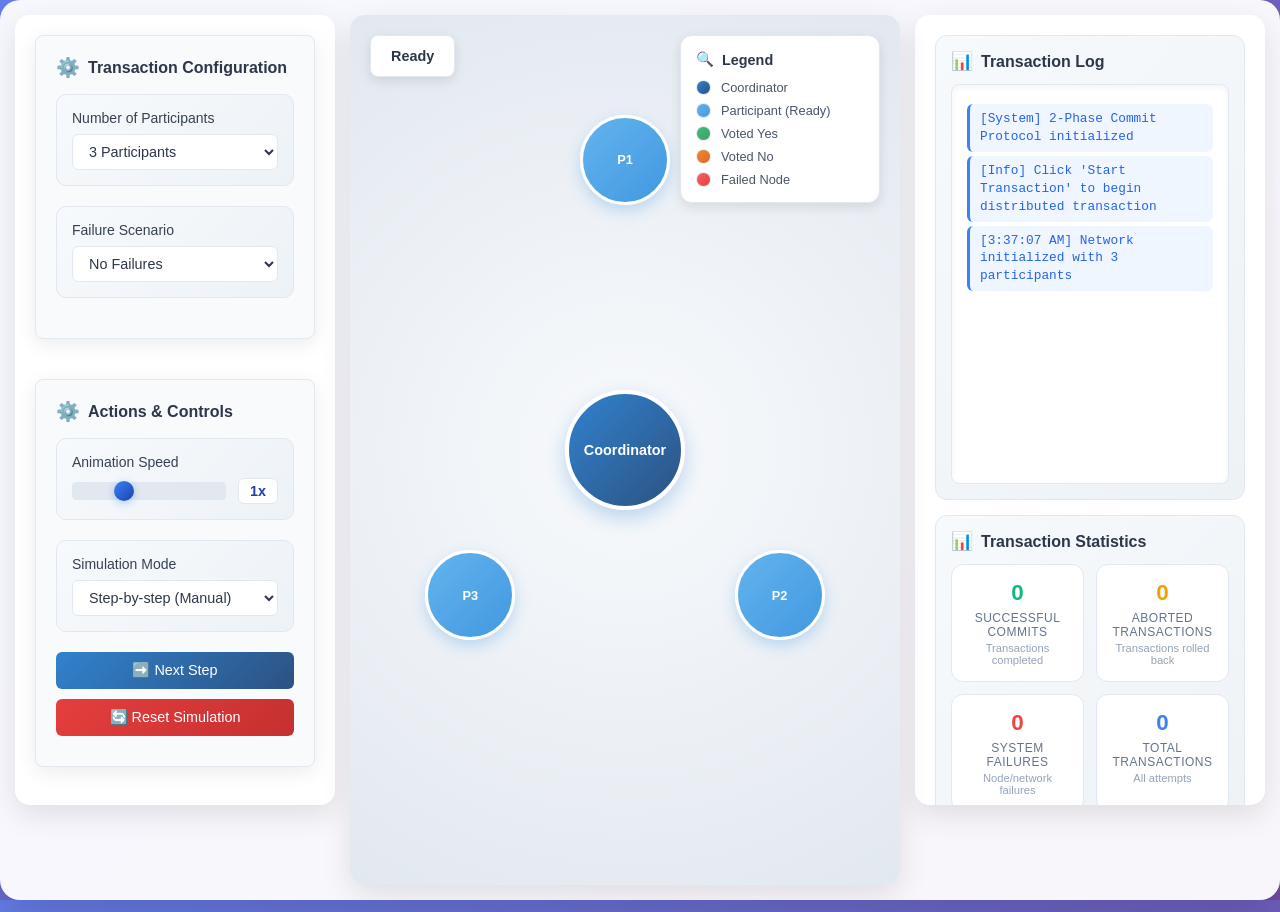
==== commit 405ab4f7: "changes done" ====
--- a/experiment/simulation/index.html
+++ b/experiment/simulation/index.html
@@ -7,16 +7,7 @@
     <link rel="stylesheet" href="styles.css">
 </head>
 <body>
-    <!-- Tab Navigation -->
-    <nav style="width:100%; margin-bottom:10px; display:flex; justify-content:center; align-items:center; gap:10px; padding:8px 0; background:rgba(255,255,255,0.05); backdrop-filter:blur(5px);">
-        <a href="index.html" style="padding:6px 16px; border-radius:6px; background:rgba(49,130,206,0.8); color:white; text-decoration:none; font-weight:500; font-size:0.85rem; box-shadow:0 2px 6px rgba(49,130,206,0.15); transition:all 0.2s ease; border:1px solid rgba(255,255,255,0.2);">
-            2 Phase Commit Protocol With Failure
-        </a>
-        <a href="sai.html" style="padding:6px 16px; border-radius:6px; background:rgba(118,75,162,0.8); color:white; text-decoration:none; font-weight:500; font-size:0.85rem; box-shadow:0 2px 6px rgba(118,75,162,0.15); transition:all 0.2s ease; border:1px solid rgba(255,255,255,0.1);">
-            2 Phase Commit Protocol Without Failure
-        </a>
-    </nav>
-    <div class="app-container" style="height: calc(100vh - 50px); grid-template-rows: 1fr;">
+    <div class="app-container" style="height: 100vh; grid-template-rows: 1fr;">
         <div class="controls-panel">
             <div class="control-section">
                 <h3>Transaction Configuration</h3>
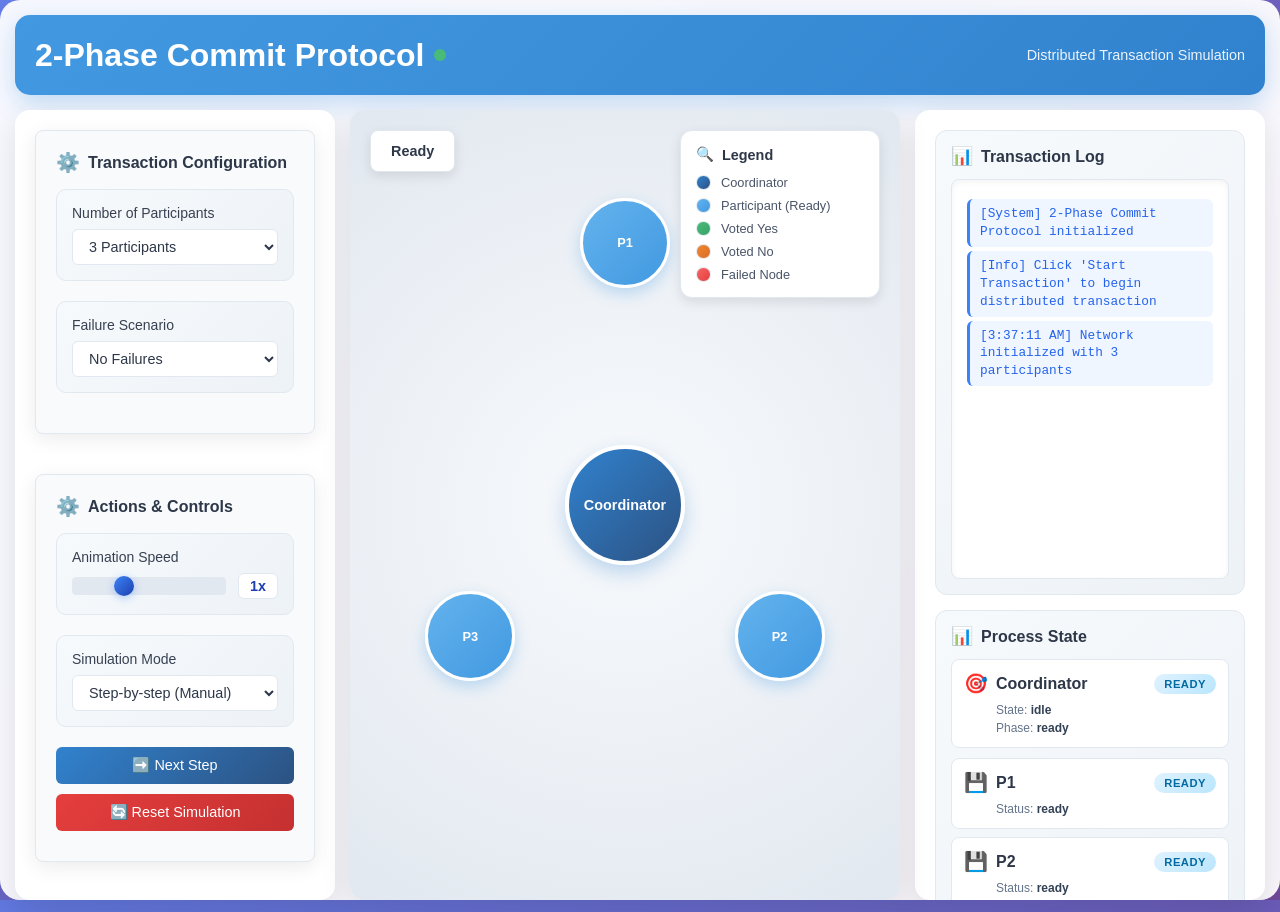
==== commit 49ee2f64: "good responsive" ====
--- a/experiment/simulation/index.html
+++ b/experiment/simulation/index.html
@@ -2,13 +2,36 @@
 <html lang="en">
 <head>
     <meta charset="UTF-8">
-    <meta name="viewport" content="width=device-width, initial-scale=1.0">
+    <meta name="viewport" content="width=device-width, initial-scale=1.0, maximum-scale=1.0, user-scalable=no, viewport-fit=cover">
+    <meta name="mobile-web-app-capable" content="yes">
+    <meta name="apple-mobile-web-app-capable" content="yes">
+    <meta name="apple-mobile-web-app-status-bar-style" content="default">
     <title>2-Phase Commit Protocol Simulation</title>
     <link rel="stylesheet" href="styles.css">
 </head>
 <body>
-    <div class="app-container" style="height: 100vh; grid-template-rows: 1fr;">
-        <div class="controls-panel">
+    <div class="app-container">
+        <header class="header">
+            <h1>
+                2-Phase Commit Protocol
+                <div class="status-indicator"></div>
+            </h1>
+            <div style="font-size: 0.9em; opacity: 0.9;">
+                Distributed Transaction Simulation
+            </div>
+        </header>
+
+        <!-- Mobile Tab Navigation -->
+        <nav class="mobile-tab-nav" id="mobileTabNav">
+            <button class="mobile-tab-btn active" data-tab="simulation">
+                🎯 <span class="tab-text">Simulation</span>
+            </button>
+            <button class="mobile-tab-btn" data-tab="observations">
+                📊 <span class="tab-text">Logs</span>
+            </button>
+        </nav>
+
+        <div class="controls-panel" id="controlsPanel">
             <div class="control-section">
                 <h3>Transaction Configuration</h3>
                 <div class="input-group">
@@ -65,7 +88,7 @@
             </div>
         </div>
 
-        <div class="experiment-area">
+        <div class="experiment-area active" id="experimentArea">
             <div class="simulation-area">
                 <div class="legend-panel">
                     <h4>Legend</h4>
@@ -102,14 +125,63 @@
                     System Failure Detected!
                 </div>
             </div>
+
+            <!-- Mobile Inline Controls - Moved to bottom -->
+            <div class="mobile-inline-controls" id="mobileInlineControls">
+                <div class="inline-control-row">
+                    <select id="participantCountMobile" class="inline-select">
+                        <option value="3">3 Nodes</option>
+                        <option value="4">4 Nodes</option>
+                        <option value="5">5 Nodes</option>
+                        <option value="6">6 Nodes</option>
+                    </select>
+                    <select id="failureModeMobile" class="inline-select">
+                        <option value="none">No Failure</option>
+                        <option value="coordinator_phase1">Coord Fail P1</option>
+                        <option value="coordinator_phase2">Coord Fail P2</option>
+                        <option value="participant_phase1">Part Fail P1</option>
+                        <option value="participant_phase2">Part Fail P2</option>
+                        <option value="network_partition">Network Split</option>
+                        <option value="timeout">Timeout</option>
+                    </select>
+                </div>
+                <div class="inline-control-row">
+                    <select id="simulationModeMobile" class="inline-select">
+                        <option value="manual">Manual</option>
+                        <option value="automatic">Auto</option>
+                    </select>
+                    <button id="nextStepBtnMobile" class="inline-btn btn-primary">➡️ Next</button>
+                    <button id="runAutoBtnMobile" class="inline-btn btn-secondary" style="display: none;">▶️ Run</button>
+                    <button id="resetBtnMobile" class="inline-btn btn-danger">🔄</button>
+                </div>
+            </div>
         </div>
 
-        <div class="observations-panel">
+        <div class="observations-panel" id="observationsPanel">
             <div class="status-section">
                 <h4>Transaction Log</h4>
                 <div class="logs" id="logContainer">
                     <div class="log-entry info">[System] 2-Phase Commit Protocol initialized</div>
                     <div class="log-entry info">[Info] Click 'Start Transaction' to begin distributed transaction</div>
+                </div>
+            </div>
+
+            <div class="status-section">
+                <h4>Process State</h4>
+                <div class="process-state-container">
+                    <div class="process-node">
+                        <div class="process-node-header">
+                            <span class="process-node-icon">🎯</span>
+                            <span class="process-node-name">Coordinator</span>
+                            <span class="process-status-badge" id="coordinatorStatus">Ready</span>
+                        </div>
+                        <div class="process-node-details" id="coordinatorDetails">
+                            <div class="detail-item">State: <span class="detail-value">Idle</span></div>
+                        </div>
+                    </div>
+                    <div class="participants-state" id="participantsState">
+                        <!-- Participant states will be dynamically added here -->
+                    </div>
                 </div>
             </div>
 
--- a/experiment/simulation/styles.css
+++ b/experiment/simulation/styles.css
@@ -770,11 +770,197 @@
             box-shadow: 0 2px 8px rgba(59, 130, 246, 0.4);
         }
 
-        /* Mobile Landscape Support - Phones */
+        /* Mobile Inline Controls - Hidden by default on desktop */
+        .mobile-inline-controls {
+            display: none;
+            flex-direction: column;
+            gap: 6px;
+            padding: 10px 12px;
+            background: rgba(255, 255, 255, 0.98);
+            border-radius: 12px 12px 0 0;
+            box-shadow: 0 -4px 12px rgba(0, 0, 0, 0.1);
+            border: 1px solid #e2e8f0;
+            border-bottom: none;
+            z-index: 20;
+            flex-shrink: 0;
+        }
+
+        .inline-control-row {
+            display: flex;
+            gap: 8px;
+            align-items: center;
+        }
+
+        .inline-select {
+            flex: 1;
+            padding: 8px 10px;
+            border: 1px solid #e2e8f0;
+            border-radius: 8px;
+            font-size: 0.8rem;
+            background: white;
+            color: #2d3748;
+            min-height: 38px;
+            cursor: pointer;
+        }
+
+        .inline-select:focus {
+            outline: none;
+            border-color: #3182ce;
+            box-shadow: 0 0 0 2px rgba(49, 130, 206, 0.2);
+        }
+
+        .inline-btn {
+            padding: 8px 14px;
+            border: none;
+            border-radius: 8px;
+            font-size: 0.8rem;
+            font-weight: 600;
+            cursor: pointer;
+            min-height: 38px;
+            display: flex;
+            align-items: center;
+            justify-content: center;
+            gap: 4px;
+            transition: all 0.2s ease;
+            white-space: nowrap;
+        }
+
+        .inline-btn.btn-primary {
+            background: linear-gradient(135deg, #3b82f6, #1e40af);
+            color: white;
+            flex: 1;
+        }
+
+        .inline-btn.btn-secondary {
+            background: linear-gradient(135deg, #10b981, #059669);
+            color: white;
+            flex: 1;
+        }
+
+        .inline-btn.btn-danger {
+            background: linear-gradient(135deg, #ef4444, #dc2626);
+            color: white;
+            min-width: 44px;
+        }
+
+        .inline-btn:active {
+            transform: scale(0.98);
+        }
+
+        /* Mobile Tab Navigation */
+        .mobile-tab-nav {
+            display: none;
+            background: white;
+            border-radius: 12px;
+            padding: 8px;
+            gap: 8px;
+            box-shadow: 0 4px 12px rgba(0, 0, 0, 0.1);
+            position: sticky;
+            top: 0;
+            z-index: 100;
+        }
+
+        .mobile-tab-btn {
+            flex: 1;
+            padding: 12px 14px;
+            border: none;
+            border-radius: 8px;
+            background: #f1f5f9;
+            color: #64748b;
+            font-size: 0.85rem;
+            font-weight: 600;
+            cursor: pointer;
+            transition: all 0.2s ease;
+            display: flex;
+            align-items: center;
+            justify-content: center;
+            gap: 6px;
+            min-height: 44px; /* Touch-friendly minimum */
+            -webkit-tap-highlight-color: transparent;
+        }
+
+        .mobile-tab-btn.active {
+            background: linear-gradient(135deg, #3b82f6, #1e40af);
+            color: white;
+            box-shadow: 0 2px 8px rgba(59, 130, 246, 0.4);
+        }
+
+        .mobile-tab-btn:hover:not(.active) {
+            background: #e2e8f0;
+        }
+        
+        .mobile-tab-btn:active {
+            transform: scale(0.98);
+        }
+
+        /* Tablet Landscape (769px - 1200px) */
+        @media screen and (min-width: 769px) and (max-width: 1200px) {
+            .app-container {
+                grid-template-columns: 280px 1fr 300px;
+                grid-template-rows: 70px 1fr;
+                gap: 12px;
+                padding: 12px;
+            }
+
+            .header h1 {
+                font-size: 1.6em;
+            }
+
+            .controls-panel {
+                height: calc(100vh - 94px);
+                padding: 15px;
+                gap: 15px;
+            }
+
+            .experiment-area {
+                height: calc(100vh - 94px);
+            }
+
+            .simulation-area {
+                padding: 15px;
+                min-height: 400px;
+            }
+
+            .coordinator {
+                width: 100px;
+                height: 100px;
+                font-size: 0.8rem;
+            }
+
+            .participant {
+                width: 70px;
+                height: 70px;
+                font-size: 0.7rem;
+            }
+
+            .observations-panel {
+                height: calc(100vh - 94px);
+                padding: 15px;
+            }
+
+            .logs {
+                height: 200px;
+            }
+
+            .stats-grid {
+                grid-template-columns: 1fr 1fr;
+            }
+
+            .input-group {
+                padding: 12px;
+                margin-bottom: 15px;
+            }
+
+            .control-section {
+                padding: 15px;
+            }
+        }
+
+        /* Small Tablets and Large Phones Landscape */
         @media screen and (max-width: 768px) and (orientation: landscape) {
             .app-container {
-                grid-template-columns: 280px 1fr 300px;
-                grid-template-rows: 60px 1fr;
+                grid-template-columns: 220px 1fr 240px;
+                grid-template-rows: 50px 1fr;
                 height: 100vh;
                 gap: 8px;
                 padding: 8px;
@@ -783,104 +969,282 @@
 
             .header {
                 grid-column: 1 / -1;
-                padding: 0 15px;
+                padding: 0 12px;
             }
 
             .header h1 {
-                font-size: 1.4em;
+                font-size: 1.2em;
+            }
+
+            .header > div:last-child {
+                display: none;
             }
 
             .controls-panel {
-                height: calc(100vh - 76px);
-                padding: 15px;
-                gap: 15px;
+                height: calc(100vh - 66px);
+                padding: 10px;
+                gap: 10px;
             }
 
             .control-section {
-                padding: 15px;
+                padding: 10px;
             }
 
             .control-section h3 {
-                font-size: 1em;
-                margin-bottom: 12px;
+                font-size: 0.85em;
+                margin-bottom: 8px;
             }
 
             .input-group {
-                padding: 12px;
-                margin-bottom: 15px;
+                padding: 8px;
+                margin-bottom: 10px;
+            }
+
+            .input-group label {
+                font-size: 0.75rem;
+                margin-bottom: 5px;
             }
 
             .btn {
-                padding: 10px 12px;
+                padding: 8px 10px;
+                font-size: 0.75rem;
+                margin-bottom: 5px;
+            }
+
+            select {
+                padding: 6px 8px;
                 font-size: 0.8rem;
-                margin-bottom: 6px;
-            }
-
-            select {
-                padding: 8px 10px;
-                font-size: 0.85rem;
             }
 
             .experiment-area {
-                height: calc(100vh - 76px);
+                height: calc(100vh - 66px);
             }
 
             .simulation-area {
-                padding: 15px;
-                min-height: 350px;
+                padding: 10px;
+                min-height: 250px;
             }
 
             .coordinator {
-                width: 80px;
-                height: 80px;
-                font-size: 0.7rem;
-            }
-
-            .participant {
                 width: 60px;
                 height: 60px;
-                font-size: 0.65rem;
+                font-size: 0.6rem;
+                border-width: 2px;
+            }
+
+            .participant {
+                width: 45px;
+                height: 45px;
+                font-size: 0.55rem;
+                border-width: 2px;
             }
 
             .legend-panel {
+                padding: 8px;
+                min-width: 120px;
+                top: 10px;
+                right: 10px;
+            }
+
+            .legend-panel h4 {
+                font-size: 0.7rem;
+                margin-bottom: 6px;
+            }
+
+            .legend-item {
+                font-size: 0.6rem;
+                gap: 5px;
+            }
+
+            .legend-color {
+                width: 8px;
+                height: 8px;
+            }
+
+            .phase-indicator {
+                font-size: 0.7rem;
+                padding: 6px 10px;
+                top: 10px;
+                left: 10px;
+            }
+
+            .message {
+                font-size: 0.55rem;
+                padding: 3px 6px;
+            }
+
+            .observations-panel {
+                height: calc(100vh - 66px);
                 padding: 10px;
-                min-width: 140px;
-                font-size: 0.75rem;
-                top: 15px;
-                right: 15px;
-            }
-
-            .legend-panel h4 {
+                gap: 8px;
+            }
+
+            .status-section {
+                padding: 10px;
+            }
+
+            .status-section h4 {
                 font-size: 0.8rem;
                 margin-bottom: 8px;
             }
 
-            .legend-item {
+            .stats-grid {
+                grid-template-columns: 1fr 1fr;
+                gap: 6px;
+            }
+
+            .stat-card {
+                padding: 8px;
+            }
+
+            .stat-value {
+                font-size: 1rem;
+            }
+
+            .stat-label {
+                font-size: 0.6rem;
+            }
+
+            .stat-description {
+                display: none;
+            }
+
+            .logs {
+                height: 120px;
+                font-size: 0.65rem;
+                padding: 8px;
+            }
+
+            .log-entry {
+                padding: 3px 6px;
+                font-size: 0.6rem;
+            }
+
+            .process-state-container {
+                display: none;
+            }
+        }
+
+        /* Tablet Portrait Mode */
+        @media screen and (max-width: 768px) and (orientation: portrait) {
+            body {
+                overflow: auto;
+            }
+
+            .app-container {
+                display: flex;
+                flex-direction: column;
+                height: auto;
+                min-height: 100vh;
+                gap: 8px;
+                padding: 8px;
+                border-radius: 0;
+            }
+
+            .header {
+                flex-shrink: 0;
+                padding: 10px 15px;
+                border-radius: 12px;
+                flex-direction: column;
+                text-align: center;
+                gap: 2px;
+            }
+
+            .header h1 {
+                font-size: 1.2em;
+            }
+
+            .header > div:last-child {
+                font-size: 0.7em;
+            }
+
+            .mobile-tab-nav {
+                display: flex;
+                flex-shrink: 0;
+            }
+
+            /* Hide desktop controls panel on mobile */
+            .controls-panel {
+                display: none !important;
+            }
+
+            .observations-panel {
+                display: none;
+                height: auto;
+                max-height: none;
+                overflow: visible;
+                padding: 15px;
+            }
+
+            .observations-panel.active {
+                display: flex;
+            }
+
+            /* Show inline controls on mobile */
+            .mobile-inline-controls {
+                display: flex;
+            }
+
+            .experiment-area {
+                flex: 1;
+                display: flex;
+                flex-direction: column;
+                border-radius: 12px;
+                min-height: 0;
+            }
+
+            .experiment-area.active {
+                display: flex;
+            }
+
+            .experiment-area:not(.active) {
+                display: none;
+            }
+
+            /* Create square simulation container */
+            .simulation-area {
+                flex: 1;
+                position: relative;
+                padding: 10px;
+                min-height: 0;
+                aspect-ratio: 1 / 1;
+                max-height: calc(100vh - 240px);
+                width: 100%;
+                max-width: calc(100vh - 240px);
+                margin: 0 auto;
+            }
+
+            .coordinator {
+                width: 70px;
+                height: 70px;
+                font-size: 0.65rem;
+                border-width: 3px;
+                top: 50%;
+                left: 50%;
+            }
+
+            .participant {
+                width: 50px;
+                height: 50px;
+                font-size: 0.55rem;
+                border-width: 2px;
+            }
+
+            /* Hide legend on mobile to save space */
+            .legend-panel {
+                display: none;
+            }
+
+            .phase-indicator {
                 font-size: 0.7rem;
-                gap: 6px;
-            }
-
-            .legend-color {
-                width: 10px;
-                height: 10px;
-            }
-
-            .phase-indicator {
-                font-size: 0.8rem;
-                padding: 8px 12px;
-                top: 15px;
-                left: 15px;
+                padding: 6px 10px;
+                top: 5px;
+                left: 5px;
             }
 
             .message {
-                font-size: 0.65rem;
-                padding: 4px 8px;
-            }
-
-            .observations-panel {
-                height: calc(100vh - 76px);
-                padding: 15px;
-                gap: 12px;
+                font-size: 0.55rem;
+                padding: 3px 6px;
             }
 
             .status-section {
@@ -888,12 +1252,172 @@
             }
 
             .status-section h4 {
+                font-size: 0.95rem;
+            }
+
+            .stats-grid {
+                grid-template-columns: repeat(2, 1fr);
+                gap: 10px;
+            }
+
+            .stat-card {
+                padding: 12px;
+            }
+
+            .stat-value {
+                font-size: 1.2rem;
+            }
+
+            .stat-label {
+                font-size: 0.7rem;
+            }
+
+            .stat-description {
+                font-size: 0.6rem;
+            }
+
+            .logs {
+                height: 200px;
+                font-size: 0.8rem;
+            }
+
+            .log-entry {
+                padding: 6px 10px;
+                font-size: 0.75rem;
+            }
+
+            .process-node {
+                padding: 12px;
+            }
+
+            .process-node-name {
                 font-size: 0.9rem;
-                margin-bottom: 10px;
+            }
+
+            .process-status-badge {
+                font-size: 0.65rem;
+                padding: 4px 10px;
+            }
+
+            .participants-state {
+                max-height: 200px;
+            }
+        }
+
+        /* Small Mobile Portrait */
+        @media screen and (max-width: 480px) and (orientation: portrait) {
+            .app-container {
+                padding: 6px;
+                gap: 6px;
+            }
+
+            .header {
+                padding: 8px 12px;
+                flex-direction: column;
+                text-align: center;
+                gap: 2px;
+            }
+
+            .header h1 {
+                font-size: 1em;
+            }
+
+            .header > div:last-child {
+                font-size: 0.65em;
+            }
+
+            .mobile-tab-nav {
+                padding: 5px;
+                gap: 5px;
+            }
+
+            .mobile-tab-btn {
+                padding: 8px 6px;
+                font-size: 0.8rem;
+                min-height: 40px;
+            }
+
+            .mobile-tab-btn span.tab-text {
+                display: none;
+            }
+
+            /* Inline controls adjustments for small mobile */
+            .mobile-inline-controls {
+                padding: 8px 10px;
+                gap: 5px;
+            }
+
+            .inline-control-row {
+                gap: 5px;
+            }
+
+            .inline-select {
+                padding: 6px 8px;
+                font-size: 0.75rem;
+                min-height: 34px;
+            }
+
+            .inline-btn {
+                padding: 6px 10px;
+                font-size: 0.75rem;
+                min-height: 34px;
+            }
+
+            .experiment-area {
+                flex: 1;
+                min-height: 0;
+            }
+
+            /* Square simulation container for small phones */
+            .simulation-area {
+                padding: 8px;
+                aspect-ratio: 1 / 1;
+                max-height: calc(100vh - 220px);
+                width: 100%;
+                max-width: calc(100vh - 220px);
+                margin: 0 auto;
+            }
+
+            .coordinator {
+                width: 55px;
+                height: 55px;
+                font-size: 0.5rem;
+                top: 50%;
+                left: 50%;
+            }
+
+            .participant {
+                width: 40px;
+                height: 40px;
+                font-size: 0.45rem;
+            }
+
+            .legend-panel {
+                display: none;
+            }
+
+            .phase-indicator {
+                font-size: 0.6rem;
+                padding: 4px 8px;
+                top: 4px;
+                left: 4px;
+            }
+
+            .message {
+                font-size: 0.45rem;
+                padding: 2px 5px;
+            }
+
+            .status-section {
+                padding: 10px;
+            }
+
+            .status-section h4 {
+                font-size: 0.9rem;
             }
 
             .stats-grid {
-                grid-template-columns: 1fr 1fr;
+                grid-template-columns: repeat(2, 1fr);
                 gap: 8px;
             }
 
@@ -906,204 +1430,364 @@
             }
 
             .stat-label {
+                font-size: 0.65rem;
+            }
+
+            .stat-description {
+                display: none;
+            }
+
+            .logs {
+                height: 180px;
+                font-size: 0.75rem;
+            }
+
+            .log-entry {
+                padding: 5px 8px;
                 font-size: 0.7rem;
             }
 
-            .stat-description {
-                font-size: 0.6rem;
+            .process-state-container {
+                gap: 8px;
+            }
+
+            .process-node {
+                padding: 10px;
+            }
+
+            .process-node-header {
+                gap: 6px;
+            }
+
+            .process-node-icon {
+                font-size: 1em;
+            }
+
+            .process-node-name {
+                font-size: 0.85rem;
+            }
+
+            .participants-state {
+                max-height: 180px;
+            }
+
+            .control-row {
+                flex-direction: column;
+                align-items: stretch;
+                gap: 8px;
+            }
+
+            #speedValue {
+                text-align: center;
+            }
+        }
+
+        /* Extra Small Mobile Portrait (iPhone SE, etc.) */
+        @media screen and (max-width: 375px) and (orientation: portrait) {
+            .app-container {
+                padding: 4px;
+                gap: 5px;
+            }
+
+            .header {
+                padding: 6px 10px;
+            }
+
+            .header h1 {
+                font-size: 0.9em;
+            }
+
+            .mobile-tab-btn {
+                padding: 6px 5px;
+                font-size: 0.9rem;
+                min-height: 36px;
+            }
+
+            .mobile-inline-controls {
+                padding: 6px 8px;
+                gap: 4px;
+            }
+
+            .inline-select {
+                padding: 5px 6px;
+                font-size: 0.7rem;
+                min-height: 30px;
+            }
+
+            .inline-btn {
+                padding: 5px 8px;
+                font-size: 0.7rem;
+                min-height: 30px;
+            }
+
+            .experiment-area {
+                flex: 1;
+            }
+
+            /* Square container for extra small phones */
+            .simulation-area {
+                padding: 5px;
+                aspect-ratio: 1 / 1;
+                max-height: calc(100vh - 200px);
+                width: 100%;
+                max-width: calc(100vh - 200px);
+                margin: 0 auto;
+            }
+
+            .coordinator {
+                width: 48px;
+                height: 48px;
+                font-size: 0.45rem;
+                top: 50%;
+                left: 50%;
+            }
+
+            .participant {
+                width: 34px;
+                height: 34px;
+                font-size: 0.4rem;
+            }
+
+            .legend-panel {
+                display: none;
+            }
+
+            .phase-indicator {
+                font-size: 0.5rem;
+                padding: 3px 5px;
+                top: 3px;
+                left: 3px;
+            }
+
+            .stat-card {
+                padding: 8px;
+            }
+
+            .stat-value {
+                font-size: 1rem;
             }
 
             .logs {
-                height: 200px;
-                font-size: 0.7rem;
+                height: 150px;
+            }
+        }
+
+        /* Mobile Landscape */
+        @media screen and (max-width: 900px) and (orientation: landscape) {
+            .app-container {
+                grid-template-columns: 200px 1fr 200px;
+                gap: 8px;
+                padding: 8px;
+            }
+
+            .header h1 {
+                font-size: 1.1em;
+            }
+
+            .controls-panel,
+            .observations-panel {
                 padding: 10px;
             }
 
-            .log-entry {
-                padding: 4px 8px;
-                font-size: 0.65rem;
-            }
-
-            .tooltip {
-                font-size: 0.7rem;
-                padding: 4px 8px;
-            }
-        }
-
-        /* Mobile Landscape Support - Tablets */
-        @media screen and (min-width: 769px) and (max-width: 1024px) and (orientation: landscape) {
-            .app-container {
-                grid-template-columns: 300px 1fr 320px;
-                grid-template-rows: 70px 1fr;
-                gap: 12px;
-                padding: 12px;
-            }
-
-            .header h1 {
-                font-size: 1.6em;
-            }
-
-            .controls-panel {
-                height: calc(100vh - 94px);
-                padding: 18px;
-            }
-
-            .experiment-area {
-                height: calc(100vh - 94px);
-            }
-
-            .simulation-area {
-                padding: 18px;
-                min-height: 400px;
+            .control-section {
+                padding: 8px;
+            }
+
+            .input-group {
+                padding: 8px;
+                margin-bottom: 8px;
+            }
+
+            .btn {
+                padding: 8px;
+                font-size: 0.75rem;
             }
 
             .coordinator {
-                width: 100px;
-                height: 100px;
-                font-size: 0.8rem;
+                width: 55px;
+                height: 55px;
+                font-size: 0.55rem;
             }
 
             .participant {
-                width: 75px;
-                height: 75px;
-                font-size: 0.75rem;
-            }
-
+                width: 40px;
+                height: 40px;
+                font-size: 0.5rem;
+            }
+
+            .legend-panel {
+                display: none;
+            }
+
+            .logs {
+                height: 80px;
+            }
+
+            .process-state-container {
+                display: none;
+            }
+        }
+
+        /* General touch device improvements */
+        @media (hover: none) and (pointer: coarse) {
+            .btn:hover {
+                transform: none;
+                box-shadow: none;
+            }
+
+            .btn:active {
+                transform: scale(0.98);
+            }
+
+            .stat-card:hover {
+                transform: none;
+                box-shadow: none;
+            }
+
+            .process-node:hover {
+                transform: none;
+                box-shadow: none;
+            }
+
+            /* Improve scroll behavior */
+            .logs,
+            .participants-state,
+            .controls-panel,
             .observations-panel {
-                height: calc(100vh - 94px);
-                padding: 18px;
-            }
-
-            .logs {
-                height: 250px;
-            }
-
-            .stats-grid {
-                grid-template-columns: 1fr 1fr;
-            }
-        }
-
-        @media (max-width: 1200px) {
-            .app-container {
-                grid-template-columns: 1fr;
-                grid-template-rows: 80px 1fr auto auto;
-                height: 100vh;
-                gap: 10px;
-                padding: 10px;
-            }
-            
-            .controls-panel {
-                height: 300px;
-                order: 2;
-            }
-            
-            .experiment-area {
-                order: 1;
-                min-height: 400px;
-            }
-            
-            .observations-panel {
-                height: 250px;
-                order: 3;
-            }
-        }
-        
-        @media (max-width: 768px) {
-            .header h1 {
-                font-size: 1.5em;
-            }
-            
-            .participants {
-                gap: 40px;
-            }
-            
-            .participant {
-                width: 75px;
-                height: 75px;
-                font-size: 0.75rem;
-            }
-            
-            .coordinator {
-                width: 100px;
-                height: 100px;
-                font-size: 0.8rem;
-            }
-
-            .legend-panel {
-                position: relative;
-                top: auto;
-                left: auto;
-                margin-bottom: 15px;
-                min-width: auto;
-                width: 100%;
-            }
-
-            .legend-items {
-                display: grid;
-                grid-template-columns: 1fr 1fr;
-                gap: 6px;
-            }
-
-            .legend-item {
-                font-size: 0.75rem;
-                gap: 8px;
-            }
-
-            .legend-color {
-                width: 12px;
-                height: 12px;
-            }
-        }
-        
-        /* Mobile Portrait Orientation Overlay */
+                -webkit-overflow-scrolling: touch;
+            }
+
+            /* Disable text selection on interactive elements */
+            .btn,
+            .mobile-tab-btn,
+            select {
+                -webkit-user-select: none;
+                user-select: none;
+            }
+        }
+
+        /* Safe area insets for notched devices */
+        @supports (padding: max(0px)) {
+            @media screen and (max-width: 768px) {
+                .app-container {
+                    padding-left: max(10px, env(safe-area-inset-left));
+                    padding-right: max(10px, env(safe-area-inset-right));
+                    padding-bottom: max(10px, env(safe-area-inset-bottom));
+                }
+            }
+        }
+
+        /* Hide rotate overlay - we now support portrait */
         .rotate-device-overlay {
-            display: none;
-            position: fixed;
-            top: 0;
-            left: 0;
-            width: 100%;
-            height: 100%;
-            background: linear-gradient(135deg, #667eea 0%, #764ba2 100%);
-            z-index: 10000;
+            display: none !important;
+        }
+
+        .process-state-container {
+            display: flex;
             flex-direction: column;
+            gap: 10px;
+        }
+
+        .process-node {
+            background: white;
+            border-radius: 8px;
+            padding: 12px;
+            border: 1px solid #e2e8f0;
+            transition: all 0.3s ease;
+        }
+
+        .process-node:hover {
+            box-shadow: 0 4px 12px rgba(0, 0, 0, 0.1);
+            transform: translateY(-2px);
+        }
+
+        .process-node-header {
+            display: flex;
             align-items: center;
-            justify-content: center;
-            color: white;
-            text-align: center;
-            padding: 20px;
-        }
-
-        .rotate-device-overlay .rotate-icon {
-            font-size: 4rem;
-            margin-bottom: 20px;
-            animation: rotateAnimation 2s ease-in-out infinite;
-        }
-
-        .rotate-device-overlay h2 {
-            font-size: 1.5rem;
-            font-weight: 700;
-            margin-bottom: 15px;
-        }
-
-        .rotate-device-overlay p {
-            font-size: 1rem;
-            opacity: 0.9;
-            line-height: 1.5;
-            max-width: 300px;
-        }
-
-        @keyframes rotateAnimation {
-            0%, 100% { transform: rotate(0deg); }
-            25% { transform: rotate(-15deg); }
-            75% { transform: rotate(15deg); }
-        }
-
-        @media screen and (max-width: 768px) and (orientation: portrait) {
-            .rotate-device-overlay {
-                display: flex !important;
-            }
-            
-            .app-container {
-                display: none !important;
-            }
+            gap: 8px;
+            margin-bottom: 8px;
+        }
+
+        .process-node-icon {
+            font-size: 1.2em;
+        }
+
+        .process-node-name {
+            font-weight: 600;
+            color: #2d3748;
+            flex: 1;
+        }
+
+        .process-status-badge {
+            padding: 4px 10px;
+            border-radius: 12px;
+            font-size: 0.7rem;
+            font-weight: 600;
+            text-transform: uppercase;
+            letter-spacing: 0.5px;
+        }
+
+        .process-status-badge.status-ready {
+            background: linear-gradient(135deg, #e0f2fe 0%, #bae6fd 100%);
+            color: #0369a1;
+        }
+
+        .process-status-badge.status-active {
+            background: linear-gradient(135deg, #d1fae5 0%, #a7f3d0 100%);
+            color: #047857;
+            animation: statusPulse 2s infinite;
+        }
+
+        .process-status-badge.status-failed {
+            background: linear-gradient(135deg, #fee2e2 0%, #fecaca 100%);
+            color: #dc2626;
+        }
+
+        @keyframes statusPulse {
+            0%, 100% { opacity: 1; }
+            50% { opacity: 0.7; }
+        }
+
+        .process-node-details {
+            padding-left: 32px;
+            display: flex;
+            flex-direction: column;
+            gap: 4px;
+        }
+
+        .detail-item {
+            font-size: 0.75rem;
+            color: #64748b;
+        }
+
+        .detail-value {
+            font-weight: 600;
+            color: #334155;
+        }
+
+        .participants-state {
+            display: flex;
+            flex-direction: column;
+            gap: 8px;
+            max-height: 300px;
+            overflow-y: auto;
+        }
+
+        .participants-state::-webkit-scrollbar {
+            width: 4px;
+        }
+
+        .participants-state::-webkit-scrollbar-track {
+            background: #f1f5f9;
+            border-radius: 2px;
+        }
+
+        .participants-state::-webkit-scrollbar-thumb {
+            background: #cbd5e1;
+            border-radius: 2px;
+        }
+
+        .tooltip {
+            white-space: pre-line;
+            line-height: 1.4;
         }
